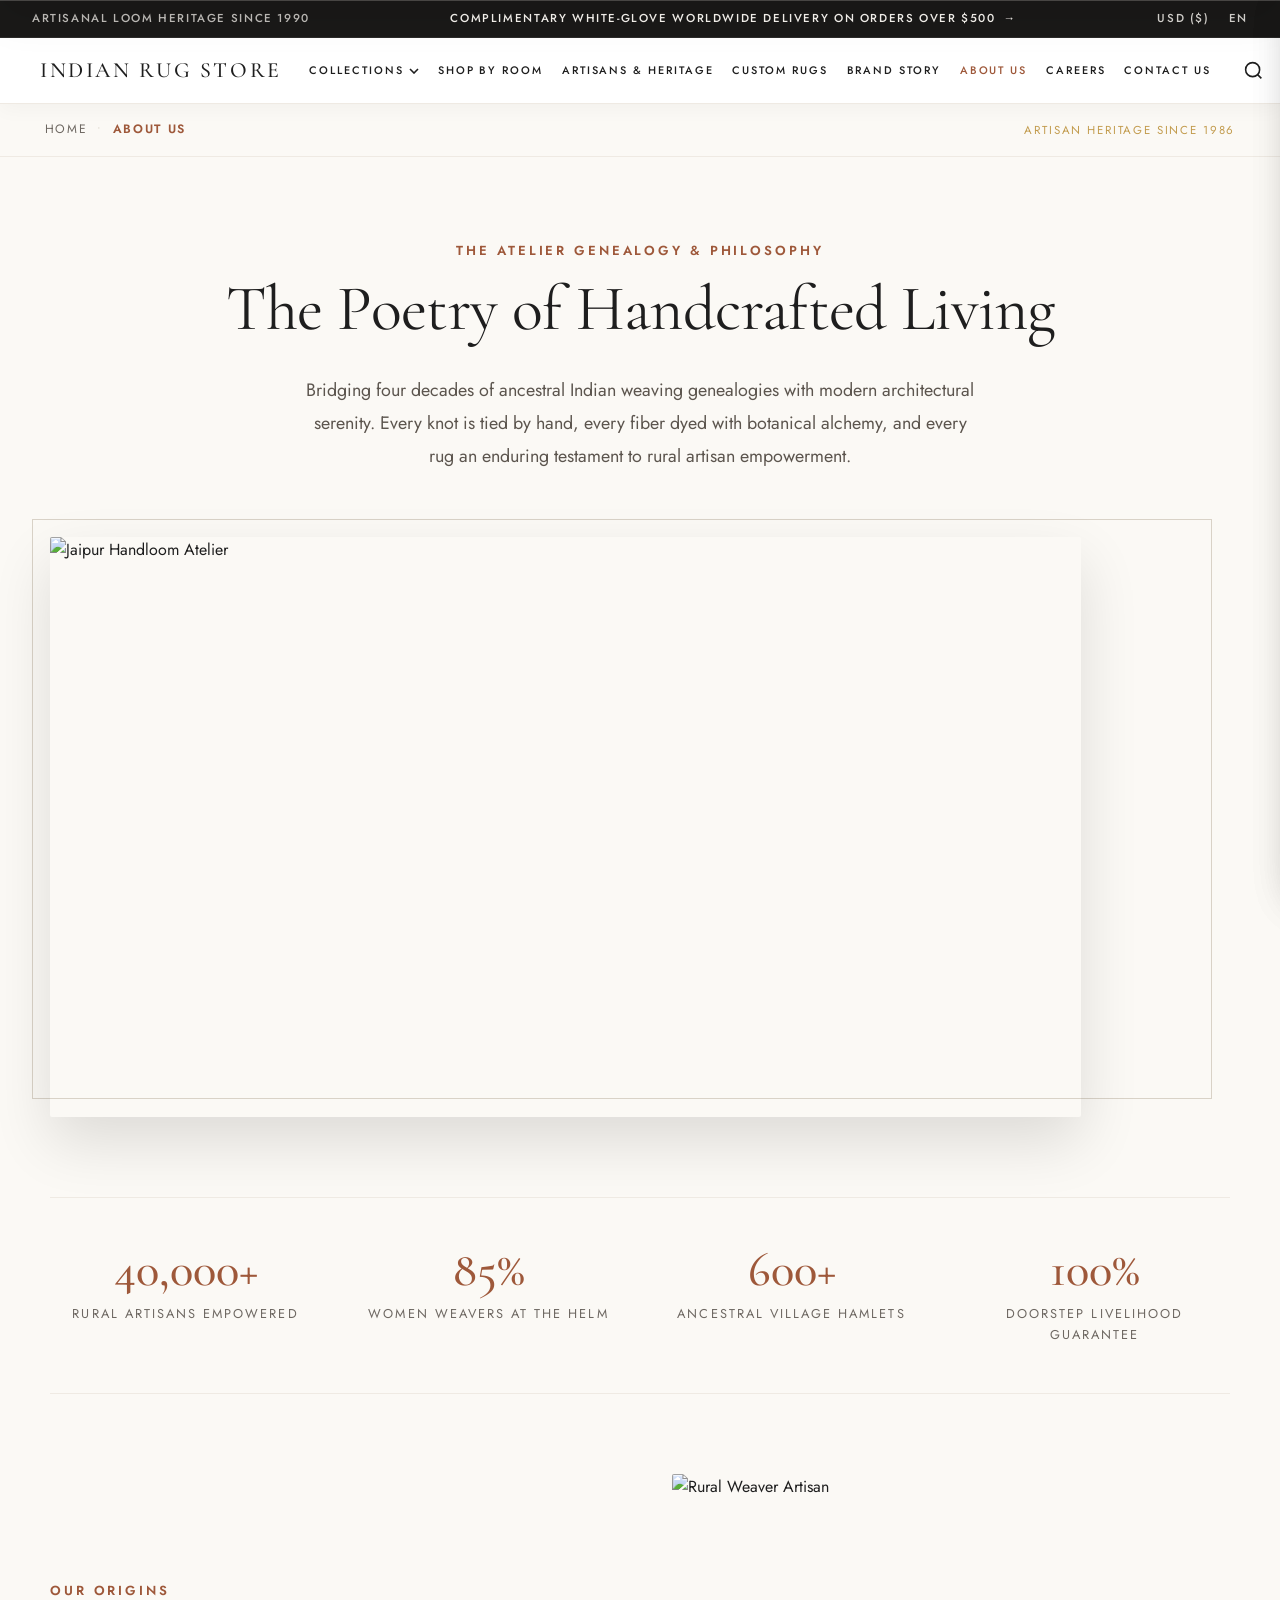
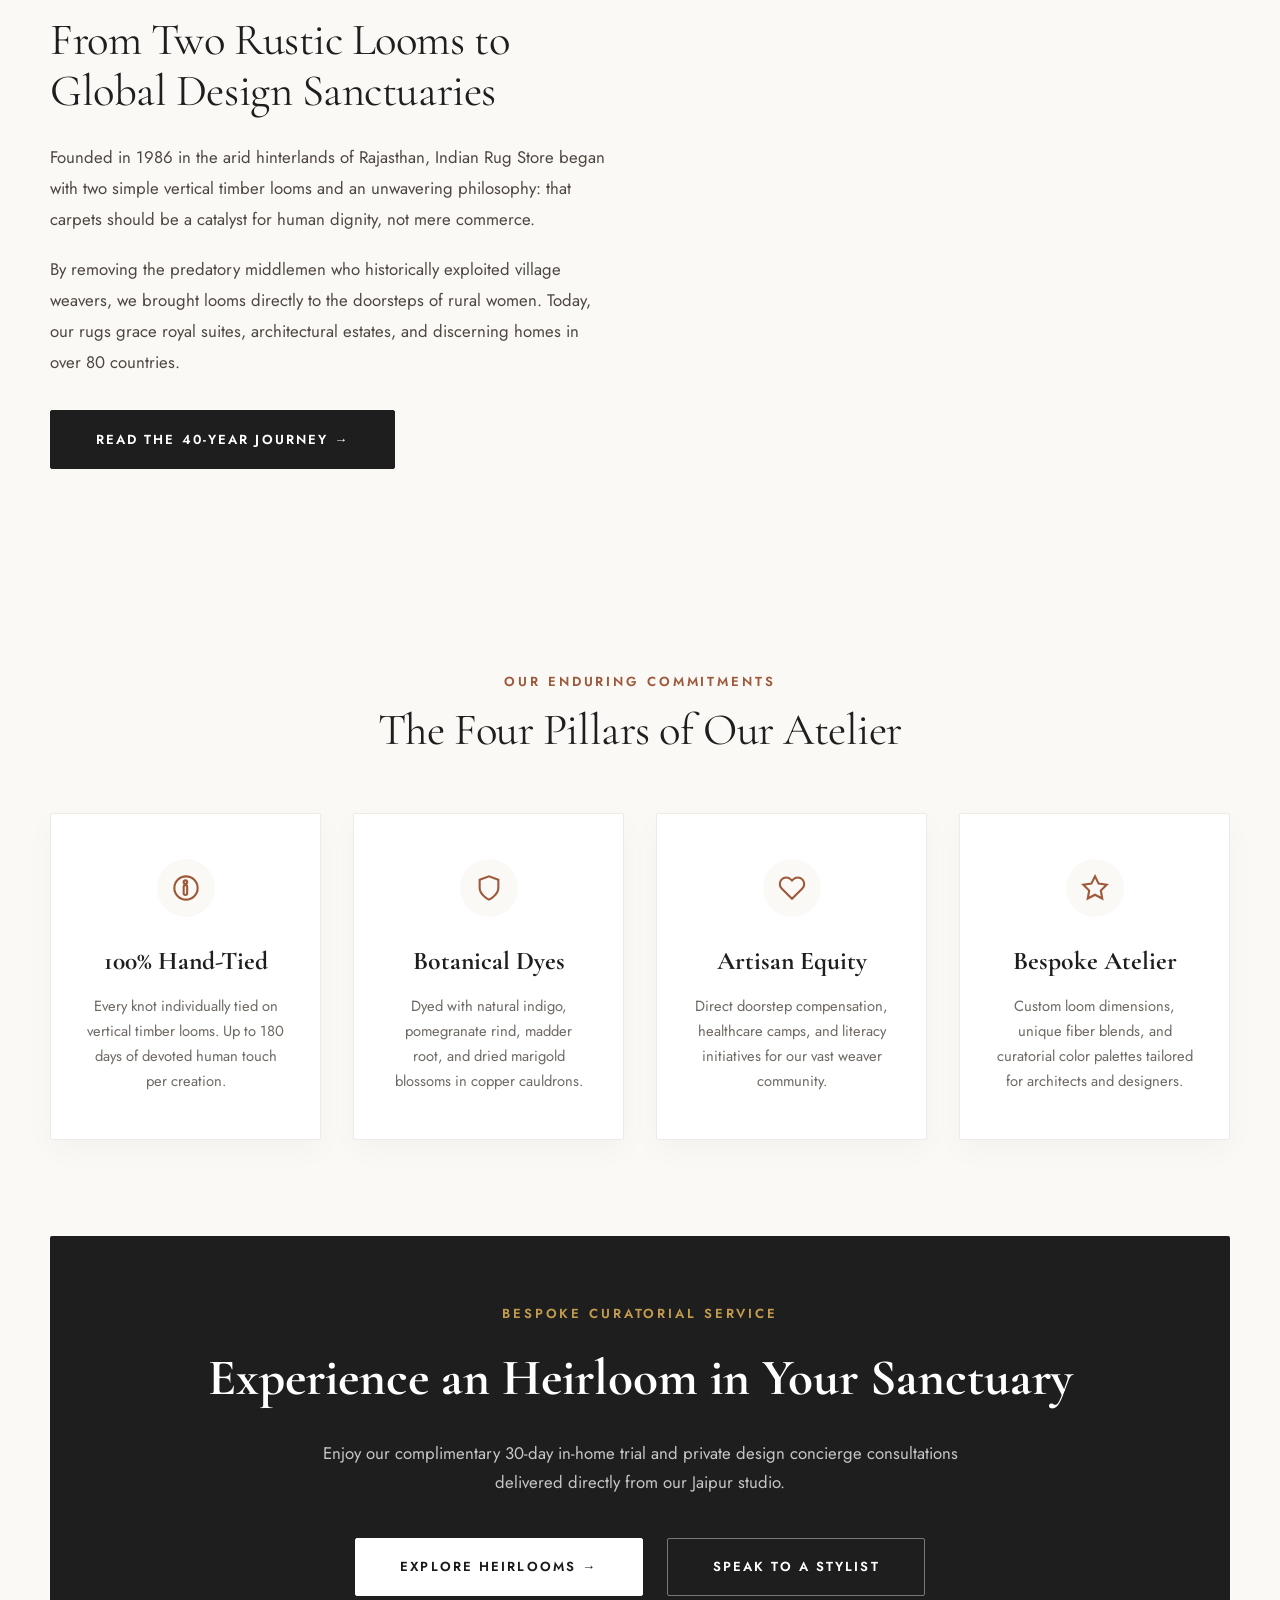
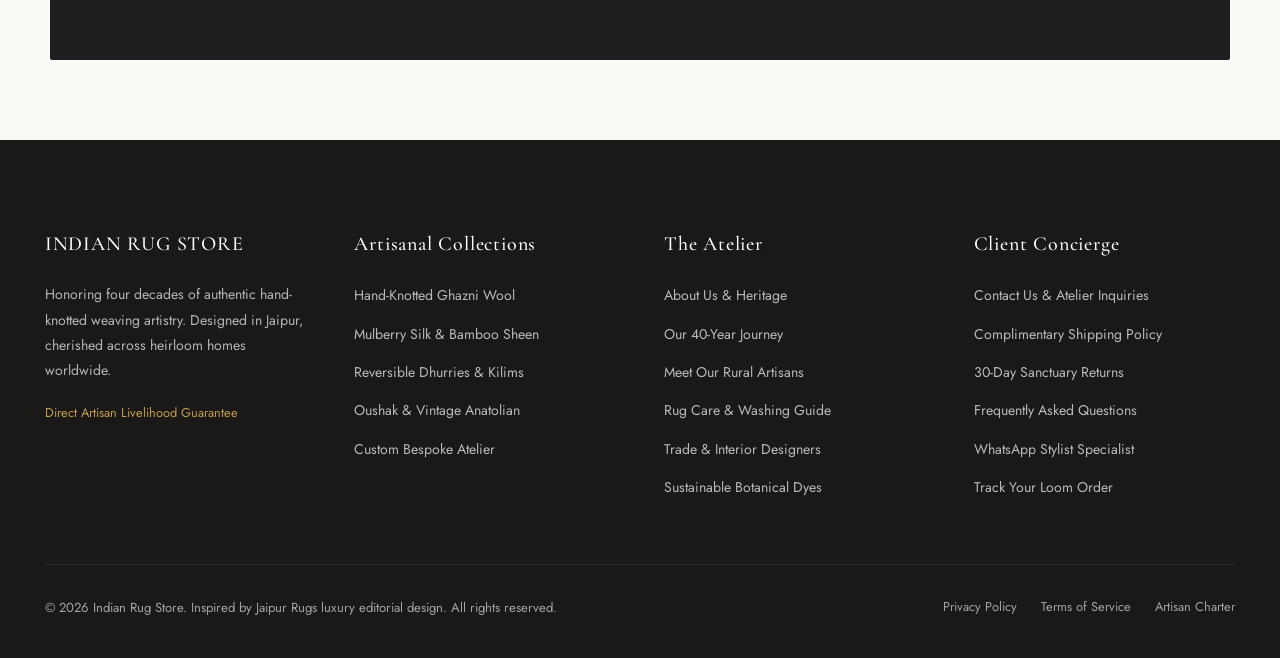
==== about-us.html @ 935647cc "Initial commit: Indian Rug Store luxury editorial redesign" ====
<!DOCTYPE html>
<html lang="en">
<head>
  <meta charset="utf-8">
  <meta name="viewport" content="width=device-width, initial-scale=1">
  <title>About Us &mdash; Indian Rug Store (Jaipur Rugs Style)</title>

  <!-- Google Fonts: Editorial Serif & Clean Sans -->
  <link rel="preconnect" href="https://fonts.googleapis.com">
  <link rel="preconnect" href="https://fonts.gstatic.com" crossorigin>
  <link href="https://fonts.googleapis.com/css2?family=Cormorant+Garamond:ital,wght@0,300;0,400;0,500;0,600;0,700;1,400;1,600&family=Jost:ital,wght@0,300;0,400;0,500;0,600;0,700;1,400&family=Playfair+Display:ital,wght@0,400;0,500;0,600;0,700;1,400&display=swap" rel="stylesheet">

  <!-- AOS (Animate On Scroll) CSS v2.3.4 -->
  <link rel="stylesheet" href="https://cdn.jsdelivr.net/npm/aos@2.3.4/dist/aos.css">

  <!-- Swiper v11 CSS -->
  <link rel="stylesheet" href="https://cdn.jsdelivr.net/npm/swiper@11/swiper-bundle.min.css">

  <style>

    /* =========================================================================
       AOS BULLETPROOF FALLBACK & SAFE MODE SYSTEM
       Guarantees sections never remain blank even if AOS is delayed or disabled
       ========================================================================= */
    html, body {
      overflow-x: clip !important;
    }

    [id] {
      scroll-margin-top: calc(var(--header-height, 74px) + 20px);
    }

    /* Fallback: Ensure content is visible if JS is disabled or AOS fails/times out */
    html.no-js [data-aos],
    html.aos-disabled [data-aos],
    html.aos-fallback-active [data-aos],
    html.aos-safe-mode [data-aos],
    .safe-mode [data-aos],
    [data-aos].force-visible,
    [data-aos].aos-animate {
      opacity: 1 !important;
      transform: none !important;
      visibility: visible !important;
      pointer-events: auto !important;
    }

    /* Accessibility: Always respect prefers-reduced-motion */
    @media (prefers-reduced-motion: reduce) {
      *, *::before, *::after {
        animation-duration: 0.001ms !important;
        animation-iteration-count: 1 !important;
        transition-duration: 0.001ms !important;
      }
      [data-aos] {
        opacity: 1 !important;
        transform: none !important;
        transition: none !important;
        animation: none !important;
      }
    }


    /* =========================================================================
       1. GLOBAL DESIGN SYSTEM & EDITORIAL RESET
       ========================================================================= */
    :root {
      --luxury-bg: #FBF9F5;
      --luxury-bg-alt: #F4EFE6;
      --luxury-card-bg: #FFFFFF;
      --luxury-text: #1E1E1E;
      --luxury-text-muted: #6E6862;
      --luxury-accent: #9E583A; /* Terracotta copper */
      --luxury-accent-hover: #7D4229;
      --luxury-gold: #C29B4D;
      --luxury-border-light: #EFEAE3;
      --luxury-border-medium: #D9D2C7;
      --luxury-font-heading: 'Cormorant Garamond', Georgia, serif;
      --luxury-font-body: 'Jost', -apple-system, BlinkMacSystemFont, sans-serif;
      --luxury-radius-sm: 2px;
      --luxury-radius-md: 4px;
      --luxury-ease: cubic-bezier(0.25, 1, 0.35, 1);
      --luxury-ease-snappy: cubic-bezier(0.16, 1, 0.3, 1);
      --header-height: 74px;
      --announcement-height: 38px;
    }

    * {
      box-sizing: border-box;
      margin: 0;
      padding: 0;
    }

    html {
      scroll-behavior: smooth;
    }

    body {
      background-color: var(--luxury-bg);
      color: var(--luxury-text);
      font-family: var(--luxury-font-body);
      overflow-x: clip;
      line-height: 1.6;
      -webkit-font-smoothing: antialiased;
      -moz-osx-font-smoothing: grayscale;
    }

    img {
      max-width: 100%;
      height: auto;
      display: block;
    }

    a, a:link, a:visited, a:hover, a:active {
      color: inherit;
      text-decoration: none;
      transition: color 0.3s var(--luxury-ease);
    }

    button {
      font-family: inherit;
    }

    .luxury-container {
      max-width: 1400px;
      margin: 0 auto;
      padding: 0 clamp(1.2rem, 3.5vw, 3rem);
      width: 100%;
    }

    .luxury-section-padding {
      padding: clamp(4rem, 7vw, 7.5rem) 0;
    }

    .luxury-section-padding--large {
      padding: clamp(5.5rem, 9vw, 9.5rem) 0;
    }

    .editorial-eyebrow {
      display: inline-block;
      font-family: var(--luxury-font-body);
      font-size: clamp(0.72rem, 1.1vw, 0.82rem);
      font-weight: 600;
      text-transform: uppercase;
      letter-spacing: 0.22em;
      color: var(--luxury-accent);
      margin-bottom: 0.85rem;
    }

    .editorial-heading {
      font-family: var(--luxury-font-heading);
      font-weight: 400;
      line-height: 1.15;
      letter-spacing: -0.01em;
      color: var(--luxury-text);
      margin: 0 0 1rem;
    }

    .editorial-heading em {
      font-style: italic;
      font-weight: 300;
    }

    .editorial-subtext {
      font-family: var(--luxury-font-body);
      font-size: clamp(0.95rem, 1.4vw, 1.08rem);
      color: var(--luxury-text-muted);
      max-width: 680px;
      line-height: 1.7;
    }

    /* Sliding Underline Animation */
    .underline-slide {
      position: relative;
      display: inline-flex;
      align-items: center;
      text-decoration: none !important;
    }

    .underline-slide::after {
      content: '';
      position: absolute;
      bottom: -2px;
      left: 0;
      width: 0;
      height: 1.5px;
      background-color: currentColor;
      transition: width 0.35s var(--luxury-ease);
    }

    .underline-slide:hover::after {
      width: 100%;
    }

    .hover-zoom-container {
      overflow: hidden;
    }

    .hover-zoom-container img {
      transition: transform 0.85s var(--luxury-ease);
    }

    .hover-zoom-container:hover img {
      transform: scale(1.08);
    }

    .button-shine {
      position: relative;
      overflow: hidden;
    }

    .button-shine::after {
      content: '';
      position: absolute;
      top: -50%;
      left: -60%;
      width: 40%;
      height: 200%;
      background: linear-gradient(
        90deg,
        rgba(255, 255, 255, 0) 0%,
        rgba(255, 255, 255, 0.3) 50%,
        rgba(255, 255, 255, 0) 100%
      );
      transform: rotate(25deg);
      transition: left 0.75s ease;
      pointer-events: none;
    }

    .button-shine:hover::after {
      left: 130%;
    }

    .luxury-btn {
      display: inline-flex;
      align-items: center;
      justify-content: center;
      padding: 1.1rem 2.8rem;
      font-family: var(--luxury-font-body);
      font-size: 0.82rem;
      font-weight: 600;
      letter-spacing: 0.16em;
      text-transform: uppercase;
      text-decoration: none !important;
      border-radius: var(--luxury-radius-sm);
      transition: all 0.35s var(--luxury-ease);
      cursor: pointer;
      border: 1.5px solid transparent;
      min-width: 180px;
    }

    .luxury-btn--primary {
      background-color: #FFFFFF;
      color: #1A1A1A !important;
      border-color: #FFFFFF;
    }

    .luxury-btn--primary:hover {
      background-color: var(--luxury-accent);
      border-color: var(--luxury-accent);
      color: #FFFFFF !important;
      transform: translateY(-2px);
      box-shadow: 0 10px 25px rgba(0, 0, 0, 0.25);
    }

    .luxury-btn--outline {
      background-color: transparent;
      color: #FFFFFF !important;
      border-color: rgba(255, 255, 255, 0.85);
    }

    .luxury-btn--outline:hover {
      background-color: #FFFFFF;
      color: #1A1A1A !important;
      border-color: #FFFFFF;
      transform: translateY(-2px);
    }

    .luxury-btn--dark {
      background-color: var(--luxury-text);
      color: #FFFFFF !important;
      border-color: var(--luxury-text);
    }

    .luxury-btn--dark:hover {
      background-color: var(--luxury-accent);
      border-color: var(--luxury-accent);
      transform: translateY(-2px);
      box-shadow: 0 8px 20px rgba(0, 0, 0, 0.15);
    }

    .luxury-btn--outline-dark {
      background-color: transparent;
      color: var(--luxury-text) !important;
      border-color: var(--luxury-text);
    }

    .luxury-btn--outline-dark:hover {
      background-color: var(--luxury-text);
      color: #FFFFFF !important;
      transform: translateY(-2px);
    }

    /* =========================================================================
       SECTION 1: ANNOUNCEMENT BAR (TOP, SMOOTH ROTATOR)
       ========================================================================= */
    .luxury-announcement-bar {
      background-color: #1A1918;
      color: #FAF7F2;
      height: var(--announcement-height);
      display: flex;
      align-items: center;
      position: relative;
      z-index: 1001;
      border-bottom: 1px solid rgba(255, 255, 255, 0.08);
      font-size: 0.72rem;
      letter-spacing: 0.14em;
      text-transform: uppercase;
      font-weight: 500;
    }

    .luxury-announcement-bar .page-width {
      display: flex;
      align-items: center;
      justify-content: space-between;
      max-width: 1440px;
      margin: 0 auto;
      padding: 0 2rem;
      width: 100%;
    }

    .luxury-announcement-bar__rotator {
      flex: 1;
      height: var(--announcement-height);
      position: relative;
      overflow: hidden;
      display: flex;
      align-items: center;
      justify-content: center;
    }

    .luxury-announcement-bar__item {
      position: absolute;
      top: 0;
      left: 0;
      width: 100%;
      height: 100%;
      display: none;
      align-items: center;
      justify-content: center;
      gap: 0.5rem;
      opacity: 0;
      transform: translateY(4px);
      transition: opacity 0.5s ease, transform 0.5s ease;
      white-space: nowrap;
      text-align: center;
      color: #FAF7F2 !important;
    }

    .luxury-announcement-bar__item.is-active {
      display: flex;
      opacity: 1;
      transform: translateY(0);
    }

    .luxury-announcement-bar__arrow {
      transition: transform 0.3s ease;
      display: inline-block;
    }

    .luxury-announcement-bar__item:hover .luxury-announcement-bar__arrow {
      transform: translateX(4px);
    }

    /* =========================================================================
       SECTION 2: HEADER (SMALL ATTRACTIVE TEXT, NON-WRAPPING, FUNCTIONAL ICONS)
       ========================================================================= */
    .preview-header-sticky-wrapper {
      position: absolute;
      top: var(--announcement-height);
      left: 0;
      width: 100%;
      z-index: 1000;
      background: transparent;
      transition: background 0.4s var(--luxury-ease), box-shadow 0.4s var(--luxury-ease), border-color 0.4s var(--luxury-ease), transform 0.35s ease;
    }

    .preview-header-sticky-wrapper.is-scrolled {
      position: fixed;
      top: 0;
      background: rgba(255, 255, 255, 0.98) !important;
      backdrop-filter: blur(14px);
      -webkit-backdrop-filter: blur(14px);
      box-shadow: 0 4px 24px rgba(0, 0, 0, 0.06);
      border-bottom: 1px solid var(--luxury-border-light);
    }

    .preview-header {
      position: relative;
      display: flex;
      align-items: center;
      justify-content: space-between;
      max-width: 1440px;
      margin: 0 auto;
      padding: 1.15rem 2.5rem;
      transition: padding 0.3s ease;
      gap: 1.5rem;
      flex-wrap: nowrap !important;
    }

    .preview-header-sticky-wrapper.is-scrolled .preview-header {
      padding: 0.85rem 2.5rem;
    }

    .preview-header-logo {
      font-family: var(--luxury-font-heading);
      font-size: clamp(1.25rem, 1.7vw, 1.65rem);
      font-weight: 500;
      letter-spacing: 0.12em;
      text-decoration: none !important;
      color: #FFFFFF;
      text-transform: uppercase;
      transition: color 0.3s ease;
      white-space: nowrap !important;
      flex-shrink: 0;
      display: inline-flex;
      align-items: center;
      text-shadow: 0 1px 4px rgba(0, 0, 0, 0.45);
    }

    .preview-header-sticky-wrapper.is-scrolled .preview-header-logo {
      color: var(--luxury-text) !important;
      text-shadow: none;
    }

    /* Small, Delicate, Attractive Navigation Links */
    .preview-nav {
      display: flex;
      align-items: center;
      justify-content: center;
      gap: clamp(0.45rem, 0.95vw, 1.3rem);
      list-style: none;
      margin: 0 auto;
      flex-wrap: nowrap !important;
      flex-shrink: 0;
    }

    .preview-nav-item {
      position: static;
      display: inline-flex;
      align-items: center;
      flex-shrink: 0;
    }

    .preview-nav-link {
      font-family: var(--luxury-font-body);
      font-size: clamp(0.68rem, 0.74vw, 0.72rem) !important; /* ~11px - 11.5px: delicate editorial font size */
      font-weight: 500 !important;
      letter-spacing: 0.18em !important; /* Spacious luxury letter-spacing */
      text-transform: uppercase !important;
      white-space: nowrap !important; /* GUARANTEES NO WRAPPING TO 2 LINES */
      word-break: keep-all !important;
      text-decoration: none !important;
      color: #FFFFFF;
      padding: 0.65rem 0.2rem;
      display: inline-flex;
      align-items: center;
      gap: 0.35rem;
      position: relative;
      transition: color 0.3s ease;
      text-shadow: 0 1px 3px rgba(0, 0, 0, 0.4);
    }

    .preview-header-sticky-wrapper.is-scrolled .preview-nav-link {
      color: var(--luxury-text) !important;
      text-shadow: none;
    }

    .preview-nav-link:hover {
      color: var(--luxury-gold) !important;
    }

    .preview-header-sticky-wrapper.is-scrolled .preview-nav-link:hover {
      color: var(--luxury-accent) !important;
    }

    .preview-nav-link::after {
      content: '';
      position: absolute;
      bottom: 0.15rem;
      left: 0;
      width: 0;
      height: 1.5px;
      background-color: currentColor;
      transition: width 0.35s var(--luxury-ease);
    }

    .preview-nav-item:hover .preview-nav-link::after {
      width: 100%;
    }

    /* Header Icons in Order: Search, Wishlist, Account, Cart */
    .preview-header-icons {
      flex-shrink: 0;
      gap: clamp(0.55rem, 0.85vw, 1.2rem);
      display: flex;
      align-items: center;
      gap: clamp(0.8rem, 1.3vw, 1.4rem);
      flex-wrap: nowrap !important;
      flex-shrink: 0;
    }

    .preview-header-icon {
      color: #FFFFFF;
      text-decoration: none !important;
      position: relative;
      cursor: pointer;
      display: inline-flex;
      align-items: center;
      justify-content: center;
      padding: 0.35rem;
      background: transparent;
      border: none;
      transition: transform 0.25s ease, color 0.3s ease;
      filter: drop-shadow(0 1px 3px rgba(0, 0, 0, 0.4));
    }

    .preview-header-sticky-wrapper.is-scrolled .preview-header-icon {
      color: var(--luxury-text) !important;
      filter: none;
    }
      display: flex;
      align-items: center;
      justify-content: center;
      transition: color 0.3s ease, transform 0.2s ease;
      background: none;
      border: none;
      padding: 4px;
    }

    .preview-header-sticky-wrapper.is-scrolled .preview-header-icon {
      color: var(--luxury-text) !important;
    }

    .preview-header-icon:hover {
      transform: scale(1.12);
      color: var(--luxury-accent) !important;
    }

    .preview-header-icon svg {
      width: 21px;
      height: 21px;
      stroke-width: 1.8;
      display: block;
    }

    .cart-count-bubble,
    .wishlist-count-bubble {
      position: absolute;
      top: -3px;
      right: -5px;
      background-color: var(--luxury-accent);
      color: #FFFFFF;
      border-radius: 50%;
      min-width: 18px;
      height: 18px;
      font-size: 0.65rem;
      font-weight: 600;
      display: flex;
      align-items: center;
      justify-content: center;
      padding: 0 4px;
      line-height: 1;
      transition: transform 0.3s ease;
    }

    .badge-pop {
      animation: badgePulse 0.4s var(--luxury-ease-snappy);
    }

    @keyframes badgePulse {
      0% { transform: scale(1); }
      50% { transform: scale(1.35); }
      100% { transform: scale(1); }
    }

    /* Account Profile Dropdown */
    .luxury-account-wrapper {
      position: relative;
    }

    .luxury-account-dropdown {
      position: absolute;
      top: 100%;
      right: 0;
      width: 240px;
      background: #FFFFFF;
      box-shadow: 0 16px 40px rgba(0, 0, 0, 0.12);
      border: 1px solid var(--luxury-border-light);
      border-radius: 2px;
      padding: 1.2rem;
      margin-top: 0.8rem;
      opacity: 0;
      visibility: hidden;
      pointer-events: none;
      transform: translateY(8px);
      transition: opacity 0.25s ease, transform 0.25s ease, visibility 0.25s;
      z-index: 1000;
      text-align: left;
    }

    .luxury-account-wrapper:hover .luxury-account-dropdown {
      opacity: 1;
      visibility: visible;
      pointer-events: auto;
      transform: translateY(0);
    }

    .luxury-account-dropdown__greeting {
      font-family: var(--luxury-font-heading);
      font-size: 1.15rem;
      color: var(--luxury-text);
      margin-bottom: 0.5rem;
      padding-bottom: 0.5rem;
      border-bottom: 1px solid var(--luxury-border-light);
    }

    .luxury-account-dropdown__list {
      list-style: none;
      padding: 0;
      margin: 0;
      display: flex;
      flex-direction: column;
      gap: 0.6rem;
    }

    .luxury-account-dropdown__link {
      font-size: 0.84rem;
      color: var(--luxury-text-muted);
      text-decoration: none !important;
      display: block;
      transition: color 0.2s;
    }

    .luxury-account-dropdown__link:hover {
      color: var(--luxury-accent) !important;
    }

    /* Mega Menu Dropdown - Centered Horizontally across Header */
    .preview-mega-dropdown {
      position: absolute;
      top: 100%;
      left: 0;
      right: 0;
      margin-left: auto;
      margin-right: auto;
      width: min(94vw, 1320px);
      max-width: 1320px;
      background: #FFFFFF;
      border-radius: var(--luxury-radius-sm);
      box-shadow: 0 24px 50px rgba(0, 0, 0, 0.12);
      border: 1px solid var(--luxury-border-light);
      padding: 3rem;
      opacity: 0;
      visibility: hidden;
      pointer-events: none;
      transform: translateY(10px);
      transition: opacity 0.35s var(--luxury-ease), transform 0.35s var(--luxury-ease), visibility 0.35s;
      z-index: 1000;
    }

    /* Invisible hover bridge */
    .preview-mega-dropdown::before {
      content: '';
      position: absolute;
      top: -20px;
      left: 0;
      right: 0;
      height: 20px;
    }

    .preview-nav-item:hover .preview-mega-dropdown {
      opacity: 1;
      visibility: visible;
      pointer-events: auto;
      transform: translateY(0);
    }

    .luxury-mega-menu-wrapper {
      display: grid;
      grid-template-columns: 2.5fr 1fr;
      gap: 3.5rem;
      align-items: stretch;
    }

    .luxury-mega-menu__columns {
      display: grid;
      grid-template-columns: repeat(3, 1fr);
      gap: 2.5rem;
    }

    .luxury-mega-menu__column-title {
      font-family: var(--luxury-font-heading);
      font-size: 1.25rem;
      font-weight: 500;
      color: var(--luxury-text);
      display: block;
      margin-bottom: 1.2rem;
      padding-bottom: 0.6rem;
      border-bottom: 1px solid var(--luxury-border-light);
    }

    .luxury-mega-menu__links {
      list-style: none;
      display: flex;
      flex-direction: column;
      gap: 0.8rem;
    }

    .luxury-mega-menu__link {
      font-size: 0.86rem;
      color: var(--luxury-text-muted);
      text-decoration: none !important;
      transition: color 0.25s ease;
    }

    .luxury-mega-menu__link:hover {
      color: var(--luxury-accent) !important;
    }

    .luxury-mega-menu__promo {
      display: flex;
      flex-direction: column;
      background: var(--luxury-bg);
      border-radius: var(--luxury-radius-sm);
      overflow: hidden;
      text-decoration: none !important;
      border: 1px solid var(--luxury-border-light);
      transition: transform 0.3s ease, box-shadow 0.3s ease;
    }

    .luxury-mega-menu__promo:hover {
      transform: translateY(-3px);
      box-shadow: 0 10px 25px rgba(0, 0, 0, 0.08);
    }

    .luxury-mega-menu__promo-image-box {
      width: 100%;
      height: 180px;
      overflow: hidden;
    }

    .luxury-mega-menu__promo-image-box img {
      width: 100%;
      height: 100%;
      object-fit: cover;
      transition: transform 0.6s ease;
    }

    .luxury-mega-menu__promo:hover .luxury-mega-menu__promo-image-box img {
      transform: scale(1.06);
    }

    .luxury-mega-menu__promo-content {
      padding: 1.4rem;
    }

    .luxury-mega-menu__promo-heading {
      font-family: var(--luxury-font-heading);
      font-size: 1.35rem;
      color: var(--luxury-text);
      margin-bottom: 0.4rem;
    }

    .luxury-mega-menu__promo-subtext {
      font-size: 0.82rem;
      color: var(--luxury-text-muted);
      line-height: 1.5;
      margin-bottom: 0.8rem;
    }

    .luxury-mega-menu__promo-cta {
      font-size: 0.78rem;
      font-weight: 600;
      letter-spacing: 0.12em;
      text-transform: uppercase;
      color: var(--luxury-accent);
    }

    /* =========================================================================
       SECTION 2B: SLIDE-DOWN SEARCH BAR & SLIDE-IN DRAWERS
       ========================================================================= */
    .luxury-drawer-overlay {
      position: fixed;
      inset: 0;
      background: rgba(18, 17, 16, 0.55);
      backdrop-filter: blur(4px);
      -webkit-backdrop-filter: blur(4px);
      z-index: 1040;
      opacity: 0;
      visibility: hidden;
      transition: opacity 0.35s ease, visibility 0.35s;
    }

    .luxury-drawer-overlay.is-active {
      opacity: 1;
      visibility: visible;
    }

    /* Search Slide-down Modal */
    .luxury-search-modal {
      position: fixed;
      top: 0;
      left: 0;
      width: 100%;
      background: #FFFFFF;
      z-index: 1050;
      box-shadow: 0 15px 40px rgba(0, 0, 0, 0.1);
      transform: translateY(-100%);
      transition: transform 0.38s var(--luxury-ease);
      border-bottom: 1px solid var(--luxury-border-light);
    }

    .luxury-search-modal.is-active {
      transform: translateY(0);
    }

    .luxury-search-modal__container {
      max-width: 900px;
      margin: 0 auto;
      padding: 2.5rem 1.5rem 3rem;
      position: relative;
    }

    .luxury-search-modal__close-btn {
      position: absolute;
      top: 1.5rem;
      right: 1.5rem;
      background: none;
      border: none;
      cursor: pointer;
      color: var(--luxury-text);
      padding: 8px;
    }

    .luxury-search-modal__form {
      display: flex;
      align-items: center;
      border-bottom: 2px solid var(--luxury-text);
      padding-bottom: 0.6rem;
    }

    .luxury-search-modal__input {
      width: 100%;
      font-family: var(--luxury-font-heading);
      font-size: clamp(1.4rem, 3vw, 2.2rem);
      color: var(--luxury-text);
      border: none;
      outline: none;
      background: transparent;
    }

    .luxury-search-modal__input::placeholder {
      color: #BDB6AD;
      font-style: italic;
    }

    /* Cart Drawer (Right) */
    .luxury-cart-drawer {
      position: fixed;
      top: 0;
      right: 0;
      width: 100%;
      max-width: 460px;
      height: 100%;
      background: #FFFFFF;
      z-index: 1050;
      box-shadow: -10px 0 40px rgba(0, 0, 0, 0.15);
      display: flex;
      flex-direction: column;
      transform: translateX(105%);
      transition: transform 0.4s var(--luxury-ease);
    }

    .luxury-cart-drawer.is-active {
      transform: translateX(0);
    }

    .luxury-cart-drawer__header {
      padding: 1.5rem 1.8rem;
      border-bottom: 1px solid var(--luxury-border-light);
      display: flex;
      align-items: center;
      justify-content: space-between;
    }

    .luxury-cart-drawer__title {
      font-family: var(--luxury-font-heading);
      font-size: 1.6rem;
      font-weight: 500;
      color: var(--luxury-text);
    }

    .luxury-shipping-bar {
      background: #F8F5EE;
      padding: 1rem 1.8rem;
      border-bottom: 1px solid var(--luxury-border-light);
    }

    .luxury-shipping-bar__message {
      font-size: 0.8rem;
      color: var(--luxury-text);
      margin-bottom: 0.5rem;
      text-align: center;
    }

    .luxury-shipping-bar__message strong {
      color: var(--luxury-accent);
    }

    .luxury-shipping-bar__progress-track {
      width: 100%;
      height: 4px;
      background: #E3DDD3;
      border-radius: 2px;
      overflow: hidden;
    }

    .luxury-shipping-bar__progress-fill {
      height: 100%;
      background: var(--luxury-accent);
      transition: width 0.5s ease;
    }

    .luxury-cart-drawer__items {
      flex: 1;
      overflow-y: auto;
      padding: 1.5rem 1.8rem;
      display: flex;
      flex-direction: column;
      gap: 1.5rem;
    }

    .luxury-cart-item {
      display: grid;
      grid-template-columns: 80px 1fr auto;
      gap: 1.2rem;
      align-items: start;
      padding-bottom: 1.5rem;
      border-bottom: 1px solid var(--luxury-border-light);
    }

    .luxury-cart-item__media {
      width: 80px;
      aspect-ratio: 3 / 4;
      overflow: hidden;
      background: #F4EFE6;
      border-radius: 2px;
    }

    .luxury-cart-item__media img {
      width: 100%;
      height: 100%;
      object-fit: cover;
    }

    .luxury-cart-item__details {
      display: flex;
      flex-direction: column;
      gap: 0.3rem;
    }

    .luxury-cart-item__title {
      font-family: var(--luxury-font-heading);
      font-size: 1.15rem;
      color: var(--luxury-text);
      text-decoration: none !important;
      line-height: 1.2;
    }

    .luxury-cart-item__price {
      font-size: 0.92rem;
      font-weight: 600;
      color: var(--luxury-text);
    }

    .luxury-cart-item__qty {
      display: inline-flex;
      align-items: center;
      border: 1px solid var(--luxury-border-light);
      border-radius: 2px;
      width: fit-content;
      margin-top: 0.4rem;
    }

    .luxury-cart-item__qty-btn {
      background: none;
      border: none;
      width: 26px;
      height: 26px;
      cursor: pointer;
      display: flex;
      align-items: center;
      justify-content: center;
    }

    .luxury-cart-item__qty-input {
      width: 32px;
      text-align: center;
      border: none;
      font-size: 0.8rem;
      font-weight: 500;
      background: transparent;
      outline: none;
    }

    .luxury-cart-item__remove {
      background: none;
      border: none;
      color: #9C948B;
      cursor: pointer;
      padding: 4px;
      transition: color 0.2s;
    }

    .luxury-cart-item__remove:hover {
      color: #C44D44;
    }

    .luxury-cart-drawer__footer {
      padding: 1.5rem 1.8rem;
      border-top: 1px solid var(--luxury-border-light);
      background: #FAF7F2;
    }

    .luxury-cart-drawer__subtotal-row {
      display: flex;
      align-items: baseline;
      justify-content: space-between;
      margin-bottom: 0.4rem;
    }

    .luxury-cart-drawer__subtotal-amount {
      font-family: var(--luxury-font-heading);
      font-size: 1.5rem;
      font-weight: 500;
    }

    .luxury-cart-drawer__checkout-btn {
      display: flex;
      align-items: center;
      justify-content: center;
      width: 100%;
      background: var(--luxury-text);
      color: #FFFFFF !important;
      font-size: 0.82rem;
      font-weight: 600;
      letter-spacing: 0.16em;
      text-transform: uppercase;
      padding: 1.05rem;
      border: none;
      border-radius: 2px;
      cursor: pointer;
      margin-bottom: 0.6rem;
      transition: background 0.3s;
    }

    .luxury-cart-drawer__checkout-btn:hover {
      background: var(--luxury-accent);
    }

    /* Wishlist Drawer (Right) */
    .luxury-wishlist-drawer {
      position: fixed;
      top: 0;
      right: 0;
      width: 100%;
      max-width: 460px;
      height: 100%;
      background: #FFFFFF;
      z-index: 1050;
      box-shadow: -10px 0 40px rgba(0, 0, 0, 0.15);
      display: flex;
      flex-direction: column;
      transform: translateX(105%);
      transition: transform 0.4s var(--luxury-ease);
    }

    .luxury-wishlist-drawer.is-active {
      transform: translateX(0);
    }

    /* =========================================================================
       SECTION 3: LUXURY HERO (KEN BURNS ZOOM, SPACING, GRADIENT OVERLAY)
       ========================================================================= */
    #hero {
      position: relative;
      width: 100%;
      min-height: 96vh;
      display: flex;
      flex-direction: column;
      justify-content: center;
      align-items: center;
      overflow: hidden;
      background-color: #1A1918;
      padding-top: calc(var(--announcement-height) + 50px);
      padding-bottom: 6.5rem;
    }

    .luxury-hero__media-layer {
      position: absolute;
      inset: 0;
      width: 100%;
      height: 100%;
      z-index: 1;
      overflow: hidden;
    }

    .luxury-hero__media-layer img {
      width: 100%;
      height: 100%;
      object-fit: cover;
      animation: kenBurnsSlow 24s infinite alternate ease-in-out;
    }

    @keyframes kenBurnsSlow {
      0% { transform: scale(1); }
      100% { transform: scale(1.1); }
    }

    .luxury-hero__gradient-overlay {
      position: absolute;
      inset: 0;
      background: linear-gradient(
        180deg,
        rgba(15, 14, 13, 0.45) 0%,
        rgba(18, 17, 16, 0.72) 100%
      );
      z-index: 2;
      pointer-events: none;
    }

    .luxury-hero__content {
      position: relative;
      z-index: 3;
      text-align: center;
      max-width: 900px;
      margin: 0 auto;
      padding: 2rem 1.5rem 3rem;
    }

    .luxury-hero__eyebrow {
      display: inline-block;
      font-family: var(--luxury-font-body);
      font-size: clamp(0.78rem, 1.2vw, 0.9rem);
      font-weight: 600;
      text-transform: uppercase;
      letter-spacing: 0.24em;
      color: #EADBCC;
      margin-bottom: 1.3rem;
    }

    .luxury-hero__heading {
      font-family: var(--luxury-font-heading);
      font-size: clamp(2.8rem, 6.8vw, 5.6rem);
      font-weight: 400;
      line-height: 1.08;
      letter-spacing: -0.01em;
      color: #FFFFFF;
      margin: 0 0 1.6rem;
    }

    .luxury-hero__heading em {
      font-style: italic;
      font-weight: 300;
    }

    .luxury-hero__subtext {
      font-family: var(--luxury-font-body);
      font-size: clamp(1rem, 1.6vw, 1.2rem);
      color: rgba(255, 255, 255, 0.9);
      max-width: 680px;
      margin: 0 auto 3rem;
      line-height: 1.7;
    }

    .luxury-hero__button-group {
      display: flex;
      gap: 1.5rem;
      justify-content: center;
      align-items: center;
      flex-wrap: wrap;
      margin-bottom: 2rem;
    }

    .luxury-hero__scroll-down {
      position: absolute;
      bottom: 1.8rem;
      left: 50%;
      transform: translateX(-50%);
      z-index: 4;
      display: flex;
      flex-direction: column;
      align-items: center;
      gap: 0.45rem;
      color: rgba(255, 255, 255, 0.75);
      text-decoration: none !important;
      font-size: 0.68rem;
      letter-spacing: 0.22em;
      text-transform: uppercase;
      transition: color 0.3s ease;
    }

    .luxury-hero__scroll-down:hover {
      color: #FFFFFF;
    }

    .scroll-down-arrow-bounce {
      animation: bounceDown 2s infinite;
    }

    @keyframes bounceDown {
      0%, 20%, 50%, 80%, 100% { transform: translateY(0); }
      40% { transform: translateY(6px); }
      60% { transform: translateY(3px); }
    }

    /* =========================================================================
       SECTION 4: SHOP BY CATEGORY (4:5 RATIO, HOVER ZOOM, ARROW SLIDE)
       ========================================================================= */
    .luxury-categories__header {
      text-align: center;
      margin-bottom: 3.8rem;
    }

    .luxury-categories__grid {
      display: grid;
      grid-template-columns: repeat(4, 1fr);
      gap: 2rem;
    }

    .luxury-category-card,
    .luxury-category-card:link,
    .luxury-category-card:visited,
    .luxury-category-card:hover,
    .luxury-category-card:active {
      position: relative;
      display: flex;
      flex-direction: column;
      text-decoration: none !important;
      color: inherit !important;
    }

    .luxury-category-card *,
    .luxury-category-card *:link,
    .luxury-category-card *:visited {
      text-decoration: none !important;
    }

    .luxury-category-card__media {
      position: relative;
      width: 100%;
      aspect-ratio: 4 / 5;
      overflow: hidden;
      background-color: #EBE5DE;
      border-radius: var(--luxury-radius-sm);
    }

    .luxury-category-card__media img {
      width: 100%;
      height: 100%;
      object-fit: cover;
      display: block;
      transition: transform 0.85s var(--luxury-ease);
    }

    .luxury-category-card:hover .luxury-category-card__media img {
      transform: scale(1.08);
    }

    .luxury-category-card__overlay {
      position: absolute;
      inset: 0;
      background: linear-gradient(
        180deg,
        rgba(0, 0, 0, 0) 55%,
        rgba(0, 0, 0, 0.45) 100%
      );
      opacity: 0.7;
      transition: opacity 0.4s ease;
      pointer-events: none;
    }

    .luxury-category-card:hover .luxury-category-card__overlay {
      opacity: 0.9;
    }

    .luxury-category-card__content {
      padding: 1.25rem 0.2rem 0;
      display: flex;
      justify-content: space-between;
      align-items: flex-start;
      gap: 1rem;
    }

    .luxury-category-card__title,
    .luxury-category-card:visited .luxury-category-card__title {
      font-family: var(--luxury-font-heading);
      font-size: 1.6rem;
      font-weight: 500;
      color: var(--luxury-text) !important;
      margin: 0 0 0.3rem;
      line-height: 1.2;
      text-decoration: none !important;
      transition: color 0.3s ease;
    }

    .luxury-category-card:hover .luxury-category-card__title {
      color: var(--luxury-accent) !important;
    }

    .luxury-category-card__subtitle,
    .luxury-category-card:visited .luxury-category-card__subtitle {
      font-family: var(--luxury-font-body);
      font-size: 0.82rem;
      color: var(--luxury-text-muted) !important;
      letter-spacing: 0.04em;
      text-decoration: none !important;
    }

    .luxury-category-card__explore,
    .luxury-category-card:visited .luxury-category-card__explore {
      font-family: var(--luxury-font-body);
      font-size: 0.76rem;
      font-weight: 600;
      letter-spacing: 0.14em;
      text-transform: uppercase;
      color: var(--luxury-accent) !important;
      display: inline-flex;
      align-items: center;
      gap: 0.35rem;
      white-space: nowrap;
      margin-top: 0.35rem;
      text-decoration: none !important;
      transition: transform 0.3s var(--luxury-ease);
    }

    .luxury-category-card:hover .luxury-category-card__explore {
      transform: translateX(4px);
    }

    /* =========================================================================
       SECTION 5: FEATURED PRODUCTS CAROUSEL (SWIPER, QUICK ADD, WISHLIST POP)
       ========================================================================= */
    .luxury-products__header {
      text-align: center;
      margin-bottom: 3.5rem;
    }

    .luxury-products-swiper-container {
      position: relative;
      padding: 0 10px;
    }

    .luxury-product-card {
      position: relative;
      display: flex;
      flex-direction: column;
      text-decoration: none !important;
      color: inherit;
      background: #FFFFFF;
      border-radius: var(--luxury-radius-sm);
    }

    .luxury-product-card__media-wrapper {
      position: relative;
      width: 100%;
      aspect-ratio: 3 / 4;
      overflow: hidden;
      background-color: #F5F1EB;
      border-radius: var(--luxury-radius-sm);
    }

    .luxury-product-card__image-primary,
    .luxury-product-card__image-secondary {
      width: 100%;
      height: 100%;
      object-fit: cover;
      display: block;
      transition: opacity 0.6s var(--luxury-ease), transform 0.85s var(--luxury-ease);
    }

    .luxury-product-card__image-secondary {
      position: absolute;
      inset: 0;
      opacity: 0;
    }

    .luxury-product-card:hover .luxury-product-card__image-secondary {
      opacity: 1;
    }

    .luxury-product-card:hover .luxury-product-card__image-primary {
      transform: scale(1.06);
    }

    .luxury-product-card__badge {
      position: absolute;
      top: 14px;
      left: 14px;
      z-index: 3;
      background-color: var(--luxury-text);
      color: #FFFFFF;
      font-size: 0.68rem;
      font-weight: 600;
      letter-spacing: 0.14em;
      text-transform: uppercase;
      padding: 5px 11px;
      border-radius: 1px;
    }

    .luxury-product-card__badge--bestseller {
      background-color: var(--luxury-accent);
    }

    .wishlist-toggle-btn {
      position: absolute;
      top: 14px;
      right: 14px;
      z-index: 3;
      width: 36px;
      height: 36px;
      border-radius: 50%;
      background: rgba(255, 255, 255, 0.92);
      border: none;
      display: flex;
      align-items: center;
      justify-content: center;
      cursor: pointer;
      color: var(--luxury-text);
      transition: transform 0.2s ease, background 0.2s ease, color 0.2s ease;
      box-shadow: 0 4px 10px rgba(0, 0, 0, 0.08);
    }

    .wishlist-toggle-btn:hover {
      transform: scale(1.12);
      background: #FFFFFF;
    }

    .wishlist-toggle-btn.is-saved svg {
      fill: #C44D44;
      stroke: #C44D44;
    }

    .wishlist-toggle-btn svg {
      width: 17px;
      height: 17px;
    }

    .luxury-product-card__quick-add {
      position: absolute;
      bottom: 0;
      left: 0;
      right: 0;
      padding: 12px;
      z-index: 3;
      transform: translateY(105%);
      transition: transform 0.35s var(--luxury-ease);
    }

    .luxury-product-card:hover .luxury-product-card__quick-add {
      transform: translateY(0);
    }

    .luxury-product-card__quick-add-btn {
      width: 100%;
      background: rgba(255, 255, 255, 0.96);
      backdrop-filter: blur(8px);
      border: 1px solid var(--luxury-text);
      color: var(--luxury-text);
      font-size: 0.78rem;
      font-weight: 600;
      letter-spacing: 0.14em;
      text-transform: uppercase;
      padding: 11px;
      cursor: pointer;
      transition: background 0.25s, color 0.25s;
    }

    .luxury-product-card__quick-add-btn:hover {
      background: var(--luxury-text);
      color: #FFFFFF;
    }

    .luxury-product-card__info {
      padding: 1.1rem 0.2rem 0.5rem;
    }

    .luxury-product-card__material {
      font-size: 0.72rem;
      text-transform: uppercase;
      letter-spacing: 0.12em;
      color: var(--luxury-accent);
      font-weight: 600;
      display: block;
      margin-bottom: 0.35rem;
    }

    .luxury-product-card__title {
      margin: 0 0 0.4rem;
    }

    .luxury-product-card__title a {
      font-family: var(--luxury-font-heading);
      font-size: 1.35rem;
      font-weight: 500;
      color: var(--luxury-text);
      text-decoration: none !important;
      line-height: 1.25;
      transition: color 0.25s;
    }

    .luxury-product-card__title a:hover {
      color: var(--luxury-accent);
    }

    .luxury-product-card__price-wrap {
      display: flex;
      gap: 0.65rem;
      align-items: baseline;
      font-size: 0.98rem;
      font-weight: 500;
      color: var(--luxury-text);
    }

    .luxury-product-card__price-compare {
      text-decoration: line-through;
      color: #9E968F;
      font-size: 0.88rem;
    }

    .luxury-products__nav-arrow {
      position: absolute;
      top: 45%;
      transform: translateY(-50%);
      width: 46px;
      height: 46px;
      border-radius: 50%;
      background: #FFFFFF;
      border: 1px solid var(--luxury-border-medium);
      box-shadow: 0 6px 20px rgba(0, 0, 0, 0.08);
      display: flex;
      align-items: center;
      justify-content: center;
      cursor: pointer;
      z-index: 10;
      transition: all 0.25s ease;
      color: var(--luxury-text);
    }

    .luxury-products__nav-arrow:hover {
      background: var(--luxury-text);
      color: #FFFFFF;
      border-color: var(--luxury-text);
    }

    .luxury-products__nav-arrow--prev {
      left: -22px;
    }

    .luxury-products__nav-arrow--next {
      right: -22px;
    }

    /* =========================================================================
       SECTION 6: SHOP BY ROOM (MASONRY TILES) & COLOR SWATCHES
       ========================================================================= */
    .luxury-room-color__header {
      text-align: center;
      margin-bottom: 3.5rem;
    }

    .luxury-room-tiles {
      display: grid;
      grid-template-columns: repeat(12, 1fr);
      grid-auto-rows: 240px;
      gap: 1.5rem;
      max-width: 1400px;
      margin: 0 auto;
    }

    .luxury-room-tile {
      position: relative;
      overflow: hidden;
      border-radius: var(--luxury-radius-sm);
      text-decoration: none !important;
      color: #FFFFFF;
      display: block;
      background: #E8E2D9;
    }

    .luxury-room-tile--large {
      grid-column: span 7;
      grid-row: span 2;
    }

    .luxury-room-tile--medium {
      grid-column: span 5;
      grid-row: span 2;
    }

    .luxury-room-tile--small {
      grid-column: span 4;
      grid-row: span 1;
    }

    .luxury-room-tile__bg {
      width: 100%;
      height: 100%;
      object-fit: cover;
      transition: transform 0.85s var(--luxury-ease);
    }

    .luxury-room-tile:hover .luxury-room-tile__bg {
      transform: scale(1.08);
    }

    .luxury-room-tile__overlay {
      position: absolute;
      inset: 0;
      background: linear-gradient(
        180deg,
        rgba(0, 0, 0, 0.05) 30%,
        rgba(18, 17, 16, 0.72) 100%
      );
      transition: opacity 0.35s ease;
      pointer-events: none;
    }

    .luxury-room-tile__content {
      position: absolute;
      bottom: 0;
      left: 0;
      right: 0;
      padding: 2.2rem;
      z-index: 2;
    }

    .luxury-room-tile__title {
      font-family: var(--luxury-font-heading);
      font-size: clamp(1.5rem, 2.4vw, 2.2rem);
      font-weight: 400;
      margin-bottom: 0.4rem;
      color: #FFFFFF !important;
      line-height: 1.15;
    }

    .luxury-room-tile__cta {
      font-family: var(--luxury-font-body);
      font-size: 0.76rem;
      letter-spacing: 0.16em;
      text-transform: uppercase;
      color: #EADBCC;
      display: inline-flex;
      align-items: center;
      gap: 0.35rem;
    }

    .luxury-color-swatches-grid {
      display: flex;
      justify-content: center;
      gap: 2.5rem;
      flex-wrap: wrap;
    }

    .luxury-color-swatch-item {
      display: flex;
      flex-direction: column;
      align-items: center;
      gap: 0.75rem;
      text-decoration: none !important;
      color: var(--luxury-text);
      transition: transform 0.25s ease;
    }

    .luxury-color-swatch-item:hover {
      transform: translateY(-4px);
    }

    .luxury-color-swatch-circle {
      width: 58px;
      height: 58px;
      border-radius: 50%;
      box-shadow: 0 4px 14px rgba(0, 0, 0, 0.1);
      border: 3px solid #FFFFFF;
      transition: transform 0.25s var(--luxury-ease), box-shadow 0.25s, border-color 0.25s;
    }

    .luxury-color-swatch-item:hover .luxury-color-swatch-circle {
      transform: scale(1.15);
      box-shadow: 0 8px 22px rgba(0, 0, 0, 0.2);
      border-color: var(--luxury-accent);
    }

    .luxury-color-swatch-label {
      font-size: 0.78rem;
      font-weight: 500;
      letter-spacing: 0.1em;
      text-transform: uppercase;
      color: var(--luxury-text);
    }

    /* =========================================================================
       SECTION 7: BRAND STORY (50/50 SPLIT, DECORATIVE OFFSET FRAME)
       ========================================================================= */
    .luxury-brand-story__wrapper {
      display: grid;
      grid-template-columns: 1fr 1fr;
      gap: clamp(3rem, 6vw, 6.5rem);
      align-items: center;
    }

    .luxury-brand-story__image-container {
      position: relative;
      padding: 1.5rem;
    }

    .luxury-brand-story__offset-frame {
      position: absolute;
      top: 0;
      left: 0;
      right: 3rem;
      bottom: 3rem;
      border: 1.5px solid var(--luxury-border-medium);
      z-index: 1;
      pointer-events: none;
    }

    .luxury-brand-story__image-box {
      position: relative;
      z-index: 2;
      aspect-ratio: 4 / 5;
      overflow: hidden;
      box-shadow: 0 20px 45px rgba(0, 0, 0, 0.08);
      border-radius: var(--luxury-radius-sm);
    }

    .luxury-brand-story__image-box img {
      width: 100%;
      height: 100%;
      object-fit: cover;
    }

    .luxury-brand-story__content {
      padding: 1rem 0;
    }

    .luxury-brand-story__paragraph {
      font-size: 1.05rem;
      line-height: 1.8;
      color: #55504B;
      margin-bottom: 1.4rem;
    }

    .luxury-brand-story__cta-wrap {
      margin-top: 2rem;
    }

    .luxury-brand-story__link {
      font-size: 0.85rem;
      font-weight: 600;
      letter-spacing: 0.14em;
      text-transform: uppercase;
      color: var(--luxury-text);
      display: inline-flex;
      align-items: center;
      gap: 0.5rem;
    }

    .luxury-brand-story__link-arrow {
      transition: transform 0.3s ease;
    }

    .luxury-brand-story__link:hover .luxury-brand-story__link-arrow {
      transform: translateX(6px);
    }

    /* =========================================================================
       SECTION 8: ARTISAN CRAFTSMANSHIP (VIGNETTE BG, LIVE COUNTERS, 3 STEPS)
       ========================================================================= */
    .luxury-craftsmanship-section {
      position: relative;
      background-color: #1A1918;
      color: #FFFFFF;
      overflow: hidden;
    }

    .luxury-craftsmanship__bg {
      position: absolute;
      inset: 0;
      width: 100%;
      height: 100%;
      object-fit: cover;
      opacity: 0.24;
      pointer-events: none;
    }

    .luxury-craftsmanship__overlay {
      position: absolute;
      inset: 0;
      background: radial-gradient(circle at center, rgba(26,25,24,0.65) 0%, #1A1918 100%);
      pointer-events: none;
    }

    .luxury-craftsmanship__container {
      position: relative;
      z-index: 3;
      max-width: 1100px;
      margin: 0 auto;
      text-align: center;
      padding: clamp(5rem, 8vw, 8rem) clamp(1.5rem, 4vw, 3rem);
    }

    .luxury-craftsmanship__quote-box {
      margin: 2.5rem auto 4.5rem;
      max-width: 880px;
    }

    .luxury-craftsmanship__quote-mark {
      font-family: var(--luxury-font-heading);
      font-size: 5rem;
      line-height: 1;
      color: var(--luxury-gold);
      margin-bottom: -1.5rem;
    }

    .luxury-craftsmanship__quote-text {
      font-family: var(--luxury-font-heading);
      font-size: clamp(1.8rem, 3.4vw, 2.8rem);
      font-style: italic;
      font-weight: 300;
      line-height: 1.35;
      color: #FAF7F2;
      margin-bottom: 1.8rem;
    }

    .luxury-craftsmanship__artisan-author {
      font-family: var(--luxury-font-body);
      font-size: 0.92rem;
      letter-spacing: 0.16em;
      text-transform: uppercase;
      color: var(--luxury-gold);
      font-weight: 600;
    }

    .luxury-craftsmanship__artisan-author span {
      color: rgba(255, 255, 255, 0.7);
      font-weight: 400;
    }

    .luxury-craftsmanship__counters {
      display: grid;
      grid-template-columns: repeat(3, 1fr);
      gap: 3rem;
      margin: 4rem 0 5rem;
      border-top: 1px solid rgba(255, 255, 255, 0.12);
      border-bottom: 1px solid rgba(255, 255, 255, 0.12);
      padding: 3rem 0;
    }

    .luxury-counter-number {
      font-family: var(--luxury-font-heading);
      font-size: clamp(2.8rem, 5vw, 4.2rem);
      color: #FFFFFF;
      line-height: 1;
      margin-bottom: 0.5rem;
    }

    .luxury-counter-label {
      font-size: 0.8rem;
      letter-spacing: 0.18em;
      text-transform: uppercase;
      color: rgba(255, 255, 255, 0.75);
    }

    .luxury-craft-process {
      display: grid;
      grid-template-columns: repeat(3, 1fr);
      gap: 2.5rem;
      text-align: left;
    }

    .luxury-process-step {
      background: rgba(255, 255, 255, 0.04);
      padding: 2.2rem;
      border: 1px solid rgba(255, 255, 255, 0.08);
      border-radius: var(--luxury-radius-sm);
    }

    .luxury-process-step__number {
      font-family: var(--luxury-font-heading);
      font-size: 2.2rem;
      color: var(--luxury-gold);
      margin-bottom: 0.8rem;
    }

    .luxury-process-step__title {
      font-family: var(--luxury-font-heading);
      font-size: 1.4rem;
      color: #FFFFFF;
      margin-bottom: 0.8rem;
    }

    .luxury-process-step__desc {
      font-size: 0.88rem;
      color: rgba(255, 255, 255, 0.75);
      line-height: 1.7;
    }

    /* =========================================================================
       SECTION 9: CUSTOM RUG / BESPOKE PROMO BANNER (PARALLAX + SHINE HOVER)
       ========================================================================= */
    .luxury-custom-banner-section {
      background-image: url('https://images.unsplash.com/photo-1600121848594-d8644e57abab?auto=format&fit=crop&w=2200&q=80');
      background-attachment: fixed;
      background-size: cover;
      background-position: center;
      position: relative;
      padding: clamp(6rem, 10vw, 10rem) 1.5rem;
      display: flex;
      align-items: center;
      justify-content: center;
    }

    .luxury-custom-banner__card {
      background: #FFFFFF;
      padding: clamp(2.5rem, 5vw, 4.5rem);
      max-width: 680px;
      text-align: center;
      box-shadow: 0 25px 60px rgba(0, 0, 0, 0.18);
      border-radius: var(--luxury-radius-sm);
    }

    .luxury-custom-banner__desc {
      font-size: 1.02rem;
      color: var(--luxury-text-muted);
      line-height: 1.75;
      margin-bottom: 2.5rem;
    }

    /* =========================================================================
       SECTION 10: TESTIMONIALS & PRESS LOGO MARQUEE
       ========================================================================= */
    .luxury-press-section {
      margin-top: 5rem;
      padding-top: 4rem;
      border-top: 1px solid var(--luxury-border-light);
    }

    .luxury-press-section__title {
      font-family: var(--luxury-font-body);
      font-size: 0.75rem;
      letter-spacing: 0.2em;
      text-transform: uppercase;
      color: var(--luxury-text-muted);
      text-align: center;
      margin-bottom: 2.5rem;
    }

    .luxury-marquee {
      display: flex;
      overflow: hidden;
      user-select: none;
      gap: 3rem;
      mask-image: linear-gradient(90deg, transparent, #000 15%, #000 85%, transparent);
      -webkit-mask-image: linear-gradient(90deg, transparent, #000 15%, #000 85%, transparent);
    }

    .luxury-marquee__track {
      flex-shrink: 0;
      display: flex;
      align-items: center;
      justify-content: space-around;
      gap: 4rem;
      min-width: 100%;
      animation: marqueeScroll 28s linear infinite;
    }

    @keyframes marqueeScroll {
      from { transform: translateX(0); }
      to { transform: translateX(-100%); }
    }

    .luxury-press-marquee-item {
      font-family: var(--luxury-font-heading);
      font-size: 1.6rem;
      letter-spacing: 0.1em;
      color: #9C948B;
      filter: grayscale(100%);
      transition: color 0.3s ease, filter 0.3s ease;
      white-space: nowrap;
    }

    .luxury-press-marquee-item:hover {
      color: var(--luxury-text);
      filter: grayscale(0%);
    }

    /* =========================================================================
       SECTION 11: INSTAGRAM LIFESTYLE GALLERY (6 COLUMNS, 1:1, HOVER OVERLAY)
       ========================================================================= */
    .luxury-instagram__header {
      text-align: center;
      margin-bottom: 3rem;
    }

    .luxury-instagram__handle {
      font-family: var(--luxury-font-body);
      font-size: 0.88rem;
      letter-spacing: 0.12em;
      text-transform: uppercase;
      color: var(--luxury-accent);
      font-weight: 500;
      display: inline-block;
      margin-top: 0.5rem;
    }

    .luxury-instagram__grid {
      display: grid;
      grid-template-columns: repeat(6, 1fr);
      gap: 1.2rem;
    }

    .luxury-instagram-item {
      position: relative;
      aspect-ratio: 1 / 1;
      overflow: hidden;
      border-radius: var(--luxury-radius-sm);
      background-color: #EFEAE3;
      cursor: pointer;
    }

    .luxury-instagram-item img {
      width: 100%;
      height: 100%;
      object-fit: cover;
      transition: transform 0.85s var(--luxury-ease);
    }

    .luxury-instagram-item:hover img {
      transform: scale(1.1);
    }

    .luxury-instagram-item__overlay {
      position: absolute;
      inset: 0;
      background: rgba(30, 30, 30, 0.45);
      display: flex;
      flex-direction: column;
      align-items: center;
      justify-content: center;
      gap: 0.5rem;
      opacity: 0;
      transition: opacity 0.35s ease;
      color: #FFFFFF;
    }

    .luxury-instagram-item:hover .luxury-instagram-item__overlay {
      opacity: 1;
    }

    .luxury-instagram-item__icon {
      width: 26px;
      height: 26px;
      fill: #FFFFFF;
    }

    .luxury-instagram-item__tag {
      font-size: 0.72rem;
      font-weight: 600;
      letter-spacing: 0.14em;
      text-transform: uppercase;
    }

    /* =========================================================================
       SECTION 12: SPLIT NEWSLETTER & FOOTER
       ========================================================================= */
    .luxury-newsletter-card {
      background: #FFFFFF;
      border-radius: var(--luxury-radius-sm);
      overflow: hidden;
      display: grid;
      grid-template-columns: 1fr 1fr;
      box-shadow: 0 20px 50px rgba(0, 0, 0, 0.06);
      border: 1px solid var(--luxury-border-light);
    }

    .luxury-newsletter__media-col {
      min-height: 400px;
    }

    .luxury-newsletter__media-col img {
      width: 100%;
      height: 100%;
      object-fit: cover;
    }

    .luxury-newsletter__content-col {
      padding: clamp(2.5rem, 5vw, 4.5rem);
      display: flex;
      flex-direction: column;
      justify-content: center;
    }

    .luxury-newsletter__subtext {
      font-size: 0.98rem;
      color: var(--luxury-text-muted);
      line-height: 1.7;
      margin-bottom: 2rem;
    }

    .luxury-newsletter-form__input-group {
      display: flex;
      width: 100%;
      border: 1.5px solid var(--luxury-border-medium);
      border-radius: var(--luxury-radius-sm);
      overflow: hidden;
      transition: border-color 0.3s;
    }

    .luxury-newsletter-form__input-group:focus-within {
      border-color: var(--luxury-text);
    }

    .luxury-newsletter-form__input {
      flex: 1;
      padding: 1.1rem 1.4rem;
      border: none;
      outline: none;
      font-family: var(--luxury-font-body);
      font-size: 0.92rem;
      color: var(--luxury-text);
      background: transparent;
    }

    .luxury-newsletter-form__btn {
      background: var(--luxury-text);
      color: #FFFFFF;
      border: none;
      padding: 0 2.2rem;
      font-weight: 600;
      letter-spacing: 0.16em;
      text-transform: uppercase;
      font-size: 0.8rem;
      cursor: pointer;
      transition: background 0.3s;
    }

    .luxury-newsletter-form__btn:hover {
      background: var(--luxury-accent);
    }

    .luxury-newsletter-success {
      display: flex;
      align-items: center;
      gap: 0.6rem;
      margin-top: 1rem;
      color: #2F6F4E;
      font-size: 0.88rem;
      font-weight: 500;
    }

    .luxury-newsletter-success svg {
      width: 18px;
      height: 18px;
    }

    .footer {
      background-color: #1A1918;
      color: #FAF7F2;
      padding: 5.5rem 0 2.5rem;
    }

    .footer-block__heading {
      font-family: var(--luxury-font-heading);
      font-size: 1.25rem;
      font-weight: 500;
      color: #FFFFFF;
      margin-bottom: 1.4rem;
      letter-spacing: 0.04em;
    }

    .footer-block__details-content {
      list-style: none;
      display: flex;
      flex-direction: column;
      gap: 0.8rem;
    }

    .footer-block__details-content a {
      font-size: 0.88rem;
      color: rgba(250, 247, 242, 0.72);
      text-decoration: none !important;
      transition: color 0.25s;
    }

    .footer-block__details-content a:hover {
      color: #FFFFFF !important;
    }

    .luxury-back-to-top {
      position: fixed;
      bottom: 2rem;
      right: 2rem;
      width: 44px;
      height: 44px;
      background: #FFFFFF;
      color: var(--luxury-text);
      border: 1px solid var(--luxury-border-medium);
      border-radius: 50%;
      box-shadow: 0 6px 20px rgba(0, 0, 0, 0.12);
      display: flex;
      align-items: center;
      justify-content: center;
      cursor: pointer;
      z-index: 999;
      opacity: 0;
      visibility: hidden;
      transform: translateY(12px);
      transition: opacity 0.3s, transform 0.3s, visibility 0.3s, background 0.25s, color 0.25s;
    }

    .luxury-back-to-top.is-visible {
      opacity: 1;
      visibility: visible;
      transform: translateY(0);
    }

    .luxury-back-to-top:hover {
      background: var(--luxury-text);
      color: #FFFFFF;
    }

    /* =========================================================================
       RESPONSIVE BREAKPOINTS
       ========================================================================= */
    @media screen and (max-width: 1200px) {
      .luxury-categories__grid {
        grid-template-columns: repeat(2, 1fr);
        gap: 1.8rem;
      }
      .luxury-instagram__grid {
        grid-template-columns: repeat(3, 1fr);
      }
    }

    @media screen and (max-width: 990px) {
      .preview-nav { display: none; }
      .preview-header { padding: 1rem 1.5rem; }
      .small-hide { display: none !important; }
      .luxury-brand-story__wrapper {
        grid-template-columns: 1fr;
        gap: 3.5rem;
      }
      .luxury-craftsmanship__counters {
        grid-template-columns: 1fr;
        gap: 2rem;
      }
      .luxury-craft-process {
        grid-template-columns: 1fr;
        gap: 1.5rem;
      }
      .luxury-newsletter-card {
        grid-template-columns: 1fr;
      }
      .luxury-newsletter__media-col {
        min-height: 260px;
      }
      .luxury-room-tiles {
        grid-template-columns: 1fr;
        grid-auto-rows: 280px;
      }
      .luxury-room-tile--large,
      .luxury-room-tile--medium,
      .luxury-room-tile--small {
        grid-column: span 1;
        grid-row: span 1;
      }
    }

    @media screen and (max-width: 600px) {
      .luxury-categories__grid {
        grid-template-columns: 1fr;
      }
      .luxury-hero__button-group {
        flex-direction: column;
        width: 100%;
      }
      .luxury-hero__button-group .luxury-btn {
        width: 100%;
      }
      .luxury-instagram__grid {
        grid-template-columns: repeat(2, 1fr);
      }
      .luxury-newsletter-form__input-group {
        flex-direction: column;
      }
      .luxury-newsletter-form__btn {
        padding: 1rem;
      }
    }
  </style>

  <!-- Safety Fallback: Guaranteed Visibility if JavaScript is blocked -->
  <noscript>
    <style>

    /* =========================================================================
       AOS BULLETPROOF FALLBACK & SAFE MODE SYSTEM
       Guarantees sections never remain blank even if AOS is delayed or disabled
       ========================================================================= */
    html, body {
      overflow-x: clip !important;
    }

    [id] {
      scroll-margin-top: calc(var(--header-height, 74px) + 20px);
    }

    /* Fallback: Ensure content is visible if JS is disabled or AOS fails/times out */
    html.no-js [data-aos],
    html.aos-disabled [data-aos],
    html.aos-fallback-active [data-aos],
    html.aos-safe-mode [data-aos],
    .safe-mode [data-aos],
    [data-aos].force-visible,
    [data-aos].aos-animate {
      opacity: 1 !important;
      transform: none !important;
      visibility: visible !important;
      pointer-events: auto !important;
    }

    /* Accessibility: Always respect prefers-reduced-motion */
    @media (prefers-reduced-motion: reduce) {
      *, *::before, *::after {
        animation-duration: 0.001ms !important;
        animation-iteration-count: 1 !important;
        transition-duration: 0.001ms !important;
      }
      [data-aos] {
        opacity: 1 !important;
        transform: none !important;
        transition: none !important;
        animation: none !important;
      }
    }


      [data-aos] {
        opacity: 1 !important;
        transform: none !important;
        visibility: visible !important;
      }
    </style>
  </noscript>

</head>
<body class="editorial-body luxury-subpage">

  <!-- =========================================================================
       SECTION 1: LUXURY ANNOUNCEMENT BAR (ROTATING MESSAGES, 4S FADE)
       ========================================================================= -->
  <div class="luxury-announcement-bar" id="AnnouncementBar">
    <div class="page-width">
      <div class="small-hide" style="opacity: 0.75;">
        Artisanal Loom Heritage Since 1990
      </div>

      <div class="luxury-announcement-bar__rotator" id="AnnouncementRotator">
        <div class="luxury-announcement-bar__item is-active">
          <span>Complimentary White-Glove Worldwide Delivery on Orders Over $500</span>
          <span class="luxury-announcement-bar__arrow">&rarr;</span>
        </div>
        <div class="luxury-announcement-bar__item">
          <span>The Autumn Bespoke Collection: Hand-Spun Wool & Natural Indigo</span>
          <span class="luxury-announcement-bar__arrow">&rarr;</span>
        </div>
        <div class="luxury-announcement-bar__item">
          <span>Receive a 30-Day In-Home Sanctuary Trial on All Heirloom Creations</span>
          <span class="luxury-announcement-bar__arrow">&rarr;</span>
        </div>
      </div>

      <div class="small-hide" style="display: flex; gap: 1.2rem; opacity: 0.85;">
        <span>USD ($)</span>
        <span>EN</span>
      </div>
    </div>
  </div>

  <!-- =========================================================================
       SECTION 2: HEADER (SOLID EDITORIAL WHITE HEADER FOR SUBPAGES)
       ========================================================================= -->
  <header class="preview-header-sticky-wrapper is-scrolled" id="MainHeaderWrapper" style="position: sticky; top: 0; background: #FFFFFF !important; border-bottom: 1px solid var(--luxury-border-light); box-shadow: 0 4px 20px rgba(0,0,0,0.04); z-index: 1000;">
    <div class="preview-header">
      <a href="preview.html" class="preview-header-logo" style="color: #1E1E1E !important;">
        Indian Rug Store
      </a>

      <!-- Desktop Navigation (Small, Delicate, Single-Line Editorial Menu) -->
      <nav aria-label="Main Navigation">
        <ul class="preview-nav">
          <li class="preview-nav-item">
            <a href="preview.html#categories" class="preview-nav-link" style="color: #1E1E1E !important;">
              <span>Collections</span>
              <svg width="10" height="6" viewBox="0 0 10 6" fill="none" stroke="currentColor" stroke-width="1.6"><path d="M1 1L5 5L9 1"/></svg>
            </a>

            <!-- Mega Menu Dropdown -->
            <div class="preview-mega-dropdown">
              <div class="luxury-mega-menu-wrapper">
                <div class="luxury-mega-menu__columns">
                  <div class="luxury-mega-menu__column">
                    <span class="luxury-mega-menu__column-title">By Construction</span>
                    <ul class="luxury-mega-menu__links">
                      <li><a href="preview.html#featured" class="luxury-mega-menu__link underline-slide">Hand-Knotted Heirlooms</a></li>
                      <li><a href="preview.html#featured" class="luxury-mega-menu__link underline-slide">Hand-Tufted Wool</a></li>
                      <li><a href="preview.html#featured" class="luxury-mega-menu__link underline-slide">Flatweaves & Dhurries</a></li>
                      <li><a href="preview.html#featured" class="luxury-mega-menu__link underline-slide">Pure Mulberry Silk</a></li>
                      <li><a href="preview.html#featured" class="luxury-mega-menu__link underline-slide">Organic Jute & Hemp</a></li>
                    </ul>
                  </div>

                  <div class="luxury-mega-menu__column">
                    <span class="luxury-mega-menu__column-title">By Design Style</span>
                    <ul class="luxury-mega-menu__links">
                      <li><a href="preview.html#featured" class="luxury-mega-menu__link underline-slide">Classical Oriental & Persian</a></li>
                      <li><a href="preview.html#featured" class="luxury-mega-menu__link underline-slide">Modern Architectural</a></li>
                      <li><a href="preview.html#featured" class="luxury-mega-menu__link underline-slide">Subtle Neutral Textures</a></li>
                      <li><a href="preview.html#featured" class="luxury-mega-menu__link underline-slide">Vintage Anatolian Patina</a></li>
                      <li><a href="preview.html#featured" class="luxury-mega-menu__link underline-slide">Abstract Painterly</a></li>
                    </ul>
                  </div>

                  <div class="luxury-mega-menu__column">
                    <span class="luxury-mega-menu__column-title">Standard Sizes</span>
                    <ul class="luxury-mega-menu__links">
                      <li><a href="preview.html#featured" class="luxury-mega-menu__link underline-slide">Small & Accent (4 &times; 6 ft)</a></li>
                      <li><a href="preview.html#featured" class="luxury-mega-menu__link underline-slide">Medium Living (6 &times; 9 ft)</a></li>
                      <li><a href="preview.html#featured" class="luxury-mega-menu__link underline-slide">Large Living (8 &times; 10 ft)</a></li>
                      <li><a href="preview.html#featured" class="luxury-mega-menu__link underline-slide">Estate Grand (9 &times; 12 ft)</a></li>
                      <li><a href="preview.html#featured" class="luxury-mega-menu__link underline-slide">Hallway & Stair Runners</a></li>
                    </ul>
                  </div>
                </div>

                <!-- Featured Editorial Card in Mega Menu -->
                <div class="luxury-mega-menu__featured">
                  <div class="luxury-mega-menu__featured-card">
                    <div class="luxury-mega-menu__featured-media">
                      <img src="https://images.unsplash.com/photo-1600121848594-d8644e57abab?auto=format&fit=crop&w=600&q=80" alt="Royal Manchaha Rug">
                    </div>
                    <div class="luxury-mega-menu__featured-content">
                      <h4 class="luxury-mega-menu__featured-title">The Royal Manchaha</h4>
                      <p class="luxury-mega-menu__featured-desc">Designed entirely by weaver artisans from leftover heirloom yarn.</p>
                      <a href="preview.html#featured" class="luxury-mega-menu__featured-btn underline-slide">Discover Collection &rarr;</a>
                    </div>
                  </div>
                </div>
              </div>
            </div>
          </li>

          <li class="preview-nav-item">
            <a href="preview.html#room-color" class="preview-nav-link" style="color: #1E1E1E !important;">
              <span>Shop By Room</span>
            </a>
          </li>

          <li class="preview-nav-item">
            <a href="preview.html#story" class="preview-nav-link" style="color: #1E1E1E !important;">
              <span>Artisans & Heritage</span>
            </a>
          </li>

          <li class="preview-nav-item">
            <a href="preview.html#custom-rug" class="preview-nav-link" style="color: #1E1E1E !important;">
              <span>Custom Rugs</span>
            </a>
          </li>

          <li class="preview-nav-item">
            <a href="brand-story.html" class="preview-nav-link" id="navLinkBrandStory" style="color: #1E1E1E !important;">
              <span>Brand Story</span>
            </a>
          </li>

          <li class="preview-nav-item">
            <a href="about-us.html" class="preview-nav-link" id="navLinkAboutUs" class="preview-nav-link is-active" style="color: var(--luxury-accent) !important; font-weight: 600;" style="color: #1E1E1E !important;">
              <span>About Us</span>
            </a>
          </li>
          <li class="preview-nav-item">
            <a href="careers.html" class="preview-nav-link" id="navLinkCareers">
              <span>Careers</span>
            </a>
          </li>


          <li class="preview-nav-item">
            <a href="contact-us.html" class="preview-nav-link" id="navLinkContactUs" style="color: #1E1E1E !important;">
              <span>Contact Us</span>
            </a>
          </li>
        </ul>
      </nav>

      <!-- Header Action Icons (Order: Search, Wishlist, Account, Cart) -->
      <div class="preview-header-icons">
        <!-- 1. Search Icon -->
        <button class="preview-header-icon" id="SearchIconBtn" aria-label="Search Collection" onclick="openSearch();" style="color: #1E1E1E !important;">
          <svg viewBox="0 0 24 24" fill="none" stroke="currentColor"><circle cx="11" cy="11" r="8"></circle><line x1="21" y1="21" x2="16.65" y2="16.65"></line></svg>
        </button>

        <!-- 2. Account / Profile Icon with Dropdown -->
        <div class="luxury-account-wrapper" style="position: relative;">
          <a href="#hero" class="preview-header-icon" id="AccountIconBtn" aria-label="Account Login" style="color: #1E1E1E !important;">
            <svg viewBox="0 0 24 24" fill="none" stroke="currentColor"><path d="M20 21v-2a4 4 0 0 0-4-4H8a4 4 0 0 0-4 4v2"></path><circle cx="12" cy="7" r="4"></circle></svg>
          </a>
          <div class="luxury-account-dropdown">
            <ul style="list-style: none; margin: 0; padding: 0.5rem 0;">
              <li><a href="preview.html#hero" class="luxury-account-dropdown__link">Sign In</a></li>
              <li><a href="preview.html#hero" class="luxury-account-dropdown__link">Create Sanctuary Account</a></li>
              <li><a href="preview.html#hero" class="luxury-account-dropdown__link" onclick="openWishlist(); return false;">Saved Wishlist</a></li>
              <li><a href="preview.html#hero" class="luxury-account-dropdown__link">Track Loom Order</a></li>
            </ul>
          </div>
        </div>

        <!-- 3. Wishlist (Heart) Icon with Live Count Bubble -->
        <button class="preview-header-icon" id="WishlistIconBtn" aria-label="Saved Wishlist" onclick="openWishlist();" style="color: #1E1E1E !important;">
          <svg viewBox="0 0 24 24" fill="none" stroke="currentColor"><path d="M20.84 4.61a5.5 5.5 0 0 0-7.78 0L12 5.67l-1.06-1.06a5.5 5.5 0 0 0-7.78 7.78l1.06 1.06L12 21.23l7.78-7.78 1.06-1.06a5.5 5.5 0 0 0 0-7.78z"></path></svg>
          <span class="wishlist-count-bubble" id="WishlistBubble">1</span>
        </button>

        <!-- 4. Cart (Bag) Icon with Live Count Bubble -->
        <button class="preview-header-icon" id="CartIconBtn" aria-label="Sanctuary Cart" onclick="openCart();" style="color: #1E1E1E !important;">
          <svg viewBox="0 0 24 24" fill="none" stroke="currentColor"><path d="M6 2L3 6v14a2 2 0 0 0 2 2h14a2 2 0 0 0 2-2V6l-3-4z"></path><line x1="3" y1="6" x2="21" y2="6"></line><path d="M16 10a4 4 0 0 1-8 0"></path></svg>
          <span class="cart-count-bubble" id="CartBubble">2</span>
        </button>
      </div>
    </div>
  </header>


  <!-- Drawers Overlay -->
  <div class="luxury-drawer-overlay" id="DrawerOverlay" onclick="closeAllDrawers();"></div>

  <!-- Slide-down Search Modal -->
  <div class="luxury-search-modal" id="SearchModal">
    <div class="luxury-search-modal__container">
      <button type="button" class="luxury-search-modal__close-btn" onclick="closeSearch();">
        <svg width="22" height="22" viewBox="0 0 24 24" fill="none" stroke="currentColor" stroke-width="1.8"><line x1="18" y1="6" x2="6" y2="18"></line><line x1="6" y1="6" x2="18" y2="18"></line></svg>
      </button>
      <form onsubmit="event.preventDefault();" class="luxury-search-modal__form">
        <input type="search" id="SearchInput" class="luxury-search-modal__input" placeholder="Search for Hand-Knotted, Silk, Terracotta, Dhurries...">
        <button type="submit" style="background:none; border:none; color:#1E1E1E; cursor:pointer;">
          <svg width="22" height="22" viewBox="0 0 24 24" fill="none" stroke="currentColor" stroke-width="1.8"><circle cx="11" cy="11" r="8"></circle><line x1="21" y1="21" x2="16.65" y2="16.65"></line></svg>
        </button>
      </form>
      <div style="padding: 1.5rem 0; color: #8A847C; font-size: 0.85rem; letter-spacing: 0.08em; text-transform: uppercase;">
        <span>Popular Curations:</span>
        <div style="display: flex; gap: 0.8rem; margin-top: 0.8rem; flex-wrap: wrap;">
          <a href="preview.html#featured" class="underline-slide" style="color: #1E1E1E; font-size: 0.82rem;" onclick="closeSearch();">Kashan Heirlooms</a>
          <span style="opacity: 0.4;">&bull;</span>
          <a href="preview.html#featured" class="underline-slide" style="color: #1E1E1E; font-size: 0.82rem;" onclick="closeSearch();">Oushak Ivory</a>
          <span style="opacity: 0.4;">&bull;</span>
          <a href="preview.html#featured" class="underline-slide" style="color: #1E1E1E; font-size: 0.82rem;" onclick="closeSearch();">Terracotta Botanical</a>
          <span style="opacity: 0.4;">&bull;</span>
          <a href="preview.html#featured" class="underline-slide" style="color: #1E1E1E; font-size: 0.82rem;" onclick="closeSearch();">Mulberry Silk</a>
        </div>
      </div>
    </div>
  </div>

  <!-- Slide-in Cart Drawer -->
  <div class="luxury-cart-drawer" id="CartDrawer">
    <div class="luxury-cart-drawer__header">
      <div style="display: flex; align-items: baseline; gap: 0.6rem;">
        <h2 class="luxury-cart-drawer__title">Your Sanctuary Bag</h2>
        <span class="cart-count-bubble" id="DrawerCartBubble" style="position: static;">2</span>
      </div>
      <button type="button" style="background:none; border:none; cursor:pointer;" onclick="closeCart();">
        <svg width="22" height="22" viewBox="0 0 24 24" fill="none" stroke="currentColor" stroke-width="1.8"><line x1="18" y1="6" x2="6" y2="18"></line><line x1="6" y1="6" x2="18" y2="18"></line></svg>
      </button>
    </div>

    <!-- Free Shipping Bar -->
    <div class="luxury-shipping-bar">
      <div class="luxury-shipping-bar__message" id="ShippingMsg">
        🎉 <strong>Complimentary White-Glove Delivery Unlocked!</strong>
      </div>
      <div class="luxury-shipping-bar__progress-track">
        <div class="luxury-shipping-bar__progress-fill" id="ShippingFill" style="width: 100%;"></div>
      </div>
    </div>

    <!-- Cart Items -->
    <div class="luxury-cart-drawer__items" id="CartItemsList">
      <!-- Item 1 -->
      <div class="luxury-cart-item" id="CartItem-1">
        <div class="luxury-cart-item__media">
          <img src="https://images.unsplash.com/photo-1600121848594-d8644e57abab?auto=format&fit=crop&w=240&q=80" alt="Kashan Rug">
        </div>
        <div class="luxury-cart-item__details">
          <a href="preview.html#featured" class="luxury-cart-item__title">The Kashan Royal Botanical Rug</a>
          <span style="font-size: 0.78rem; color: #7A746E;">Hand-Knotted / 8 &times; 10 ft</span>
          <span class="luxury-cart-item__price">$1,480.00</span>
          <div class="luxury-cart-item__qty">
            <button type="button" class="luxury-cart-item__qty-btn" onclick="updateQty(1, -1)">&minus;</button>
            <input type="text" class="luxury-cart-item__qty-input" value="1" id="qty-1" readonly>
            <button type="button" class="luxury-cart-item__qty-btn" onclick="updateQty(1, 1)">&plus;</button>
          </div>
        </div>
        <button type="button" class="luxury-cart-item__remove" onclick="removeCartItem(1);">
          <svg width="18" height="18" viewBox="0 0 24 24" fill="none" stroke="currentColor" stroke-width="1.8"><polyline points="3 6 5 6 21 6"></polyline><path d="M19 6v14a2 2 0 0 1-2 2H7a2 2 0 0 1-2-2V6m3 0V4a2 2 0 0 1 2-2h4a2 2 0 0 1 2 2v2"></path></svg>
        </button>
      </div>

      <!-- Item 2 -->
      <div class="luxury-cart-item" id="CartItem-2">
        <div class="luxury-cart-item__media">
          <img src="https://images.unsplash.com/photo-1598928506311-c55ded91a20c?auto=format&fit=crop&w=240&q=80" alt="Terracotta Rug">
        </div>
        <div class="luxury-cart-item__details">
          <a href="preview.html#featured" class="luxury-cart-item__title">Anatolian Terracotta Vintage Rug</a>
          <span style="font-size: 0.78rem; color: #7A746E;">Vegetable Dyes / 6 &times; 9 ft</span>
          <span class="luxury-cart-item__price">$2,540.00</span>
          <div class="luxury-cart-item__qty">
            <button type="button" class="luxury-cart-item__qty-btn" onclick="updateQty(2, -1)">&minus;</button>
            <input type="text" class="luxury-cart-item__qty-input" value="1" id="qty-2" readonly>
            <button type="button" class="luxury-cart-item__qty-btn" onclick="updateQty(2, 1)">&plus;</button>
          </div>
        </div>
        <button type="button" class="luxury-cart-item__remove" onclick="removeCartItem(2);">
          <svg width="18" height="18" viewBox="0 0 24 24" fill="none" stroke="currentColor" stroke-width="1.8"><polyline points="3 6 5 6 21 6"></polyline><path d="M19 6v14a2 2 0 0 1-2 2H7a2 2 0 0 1-2-2V6m3 0V4a2 2 0 0 1 2-2h4a2 2 0 0 1 2 2v2"></path></svg>
        </button>
      </div>
    </div>

    <!-- Cart Footer -->
    <div class="luxury-cart-drawer__footer" id="CartFooter">
      <div class="luxury-cart-drawer__subtotal-row">
        <span style="font-size: 0.86rem; text-transform: uppercase; letter-spacing: 0.12em; font-weight: 600;">Subtotal</span>
        <span class="luxury-cart-drawer__subtotal-amount" id="CartSubtotal">$4,020.00</span>
      </div>
      <div style="font-size: 0.76rem; color: #7A746E; margin-bottom: 1.2rem;">
        Taxes and customs duties calculated at checkout.
      </div>
      <a href="checkout.html" class="luxury-cart-drawer__checkout-btn button-shine" style="display: flex; align-items: center; justify-content: center; text-decoration: none; text-align: center;">
        Proceed to Checkout &rarr;
      </a>
    </div>
  </div>

  <!-- Slide-in Wishlist Drawer -->
  <div class="luxury-wishlist-drawer" id="WishlistDrawer">
    <div class="luxury-cart-drawer__header">
      <div style="display: flex; align-items: baseline; gap: 0.6rem;">
        <h2 class="luxury-cart-drawer__title">Your Saved Pieces</h2>
        <span class="wishlist-count-bubble" id="DrawerWishlistBubble" style="position: static;">1</span>
      </div>
      <button type="button" style="background:none; border:none; cursor:pointer;" onclick="closeWishlist();">
        <svg width="22" height="22" viewBox="0 0 24 24" fill="none" stroke="currentColor" stroke-width="1.8"><line x1="18" y1="6" x2="6" y2="18"></line><line x1="6" y1="6" x2="18" y2="18"></line></svg>
      </button>
    </div>

    <div class="luxury-cart-drawer__items" id="WishlistItemsList">
      <div class="luxury-cart-item">
        <div class="luxury-cart-item__media">
          <img src="https://images.unsplash.com/photo-1579656381226-5fc0f0100c3b?auto=format&fit=crop&w=240&q=80" alt="Oushak Serenade Ivory">
        </div>
        <div class="luxury-cart-item__details">
          <a href="preview.html#featured" class="luxury-cart-item__title">Oushak Serenade Ivory Loom Rug</a>
          <span class="luxury-cart-item__price">$1,650.00</span>
          <button type="button" class="luxury-btn luxury-btn--dark button-shine" style="width: fit-content; padding: 0.6rem 1.2rem; font-size: 0.74rem; margin-top: 0.5rem;" onclick="addFromWishlistToCart();">
            + Move to Sanctuary Bag
          </button>
        </div>
        <button type="button" class="luxury-cart-item__remove" onclick="removeWishlistItem(this);">
          <svg width="18" height="18" viewBox="0 0 24 24" fill="none" stroke="currentColor" stroke-width="1.8"><polyline points="3 6 5 6 21 6"></polyline><path d="M19 6v14a2 2 0 0 1-2 2H7a2 2 0 0 1-2-2V6m3 0V4a2 2 0 0 1 2-2h4a2 2 0 0 1 2 2v2"></path></svg>
        </button>
      </div>
    </div>
  </div>

  <main id="MainContent">
    
  <!-- Breadcrumbs -->
  <nav class="luxury-breadcrumbs" aria-label="Breadcrumb" style="background: #FBF9F5; border-bottom: 1px solid var(--luxury-border-light); padding: 1rem 0;">
    <div class="luxury-container" style="display: flex; align-items: center; justify-content: space-between; flex-wrap: wrap; gap: 0.5rem;">
      <ol style="display: flex; align-items: center; list-style: none; gap: 0.6rem; margin: 0; padding: 0; font-size: 0.76rem; letter-spacing: 0.14em; text-transform: uppercase;">
        <li><a href="preview.html" class="underline-slide" style="color: var(--luxury-text-muted); text-decoration: none;">Home</a></li>
        <li style="color: var(--luxury-border-medium);">&bull;</li>
        <li style="color: var(--luxury-accent); font-weight: 600;">About Us</li>
      </ol>
      <span style="font-size: 0.72rem; letter-spacing: 0.16em; text-transform: uppercase; color: var(--luxury-gold);">Artisan Heritage Since 1986</span>
    </div>
  </nav>

  <!-- Editorial Hero Banner -->
  <section class="luxury-section-padding--large" style="background-color: #FBF9F5; position: relative; overflow: hidden; padding-top: 5rem; padding-bottom: 5rem;">
    <div class="luxury-container">
      <div style="text-align: center; max-width: 860px; margin: 0 auto 4rem;" data-aos="fade-up">
        <span class="editorial-eyebrow">The Atelier Genealogy & Philosophy</span>
        <h1 class="editorial-heading" style="font-size: clamp(2.8rem, 5vw, 4.8rem); line-height: 1.1; margin-bottom: 1.8rem;">
          The Poetry of Handcrafted Living
        </h1>
        <p class="editorial-subtext" style="font-size: clamp(1.05rem, 1.4vw, 1.25rem); line-height: 1.85; margin: 0 auto; color: #5C554E;">
          Bridging four decades of ancestral Indian weaving genealogies with modern architectural serenity. Every knot is tied by hand, every fiber dyed with botanical alchemy, and every rug an enduring testament to rural artisan empowerment.
        </p>
      </div>

      <!-- Large Editorial Image with Frame -->
      <div style="position: relative; max-width: 1180px; margin: 0 auto 5rem;" data-aos="zoom-in" data-aos-duration="1000">
        <div style="position: absolute; top: -18px; left: -18px; width: 100%; height: 100%; border: 1px solid #D9D2C7; pointer-events: none; z-index: 1;"></div>
        <div style="position: relative; overflow: hidden; border-radius: 2px; aspect-ratio: 16/9; max-height: 580px; z-index: 2; box-shadow: 0 25px 60px rgba(0,0,0,0.12);">
          <img src="https://images.unsplash.com/photo-1600585154340-be6161a56a0c?auto=format&fit=crop&w=1600&q=85" alt="Jaipur Handloom Atelier" style="width: 100%; height: 100%; object-fit: cover;">
        </div>
      </div>

      <!-- Craftsmanship by the Numbers -->
      <div style="display: grid; grid-template-columns: repeat(auto-fit, minmax(220px, 1fr)); gap: 2rem; max-width: 1180px; margin: 0 auto 5rem; border-top: 1px solid var(--luxury-border-light); border-bottom: 1px solid var(--luxury-border-light); padding: 3rem 0;">
        <div style="text-align: center;" data-aos="fade-up" data-aos-delay="100">
          <div style="font-family: var(--luxury-font-heading); font-size: clamp(2.6rem, 3.8vw, 3.6rem); color: var(--luxury-accent); font-weight: 500; line-height: 1;">40,000+</div>
          <p style="font-size: 0.8rem; letter-spacing: 0.16em; text-transform: uppercase; color: var(--luxury-text-muted); margin-top: 0.6rem;">Rural Artisans Empowered</p>
        </div>
        <div style="text-align: center;" data-aos="fade-up" data-aos-delay="200">
          <div style="font-family: var(--luxury-font-heading); font-size: clamp(2.6rem, 3.8vw, 3.6rem); color: var(--luxury-accent); font-weight: 500; line-height: 1;">85%</div>
          <p style="font-size: 0.8rem; letter-spacing: 0.16em; text-transform: uppercase; color: var(--luxury-text-muted); margin-top: 0.6rem;">Women Weavers at the Helm</p>
        </div>
        <div style="text-align: center;" data-aos="fade-up" data-aos-delay="300">
          <div style="font-family: var(--luxury-font-heading); font-size: clamp(2.6rem, 3.8vw, 3.6rem); color: var(--luxury-accent); font-weight: 500; line-height: 1;">600+</div>
          <p style="font-size: 0.8rem; letter-spacing: 0.16em; text-transform: uppercase; color: var(--luxury-text-muted); margin-top: 0.6rem;">Ancestral Village Hamlets</p>
        </div>
        <div style="text-align: center;" data-aos="fade-up" data-aos-delay="400">
          <div style="font-family: var(--luxury-font-heading); font-size: clamp(2.6rem, 3.8vw, 3.6rem); color: var(--luxury-accent); font-weight: 500; line-height: 1;">100%</div>
          <p style="font-size: 0.8rem; letter-spacing: 0.16em; text-transform: uppercase; color: var(--luxury-text-muted); margin-top: 0.6rem;">Doorstep Livelihood Guarantee</p>
        </div>
      </div>

      <!-- Story Narrative (Split Columns) -->
      <div style="display: grid; grid-template-columns: repeat(auto-fit, minmax(320px, 1fr)); gap: 4rem; max-width: 1180px; margin: 0 auto 6rem; align-items: center;">
        <div data-aos="fade-right">
          <span class="editorial-eyebrow">Our Origins</span>
          <h2 class="editorial-heading" style="font-size: clamp(2.2rem, 3.5vw, 3.2rem); margin-bottom: 1.5rem;">
            From Two Rustic Looms to Global Design Sanctuaries
          </h2>
          <p style="font-size: 1.05rem; line-height: 1.85; color: #4E4740; margin-bottom: 1.2rem;">
            Founded in 1986 in the arid hinterlands of Rajasthan, Indian Rug Store began with two simple vertical timber looms and an unwavering philosophy: that carpets should be a catalyst for human dignity, not mere commerce.
          </p>
          <p style="font-size: 1.05rem; line-height: 1.85; color: #4E4740; margin-bottom: 2rem;">
            By removing the predatory middlemen who historically exploited village weavers, we brought looms directly to the doorsteps of rural women. Today, our rugs grace royal suites, architectural estates, and discerning homes in over 80 countries.
          </p>
          <a href="brand-story.html" class="luxury-btn luxury-btn--dark button-shine">Read the 40-Year Journey &rarr;</a>
        </div>
        <div style="position: relative;" data-aos="fade-left">
          <div style="position: relative; overflow: hidden; border-radius: 2px; aspect-ratio: 4/5;">
            <img src="https://images.unsplash.com/photo-1600121848594-d8644e57abab?auto=format&fit=crop&w=900&q=80" alt="Rural Weaver Artisan" style="width: 100%; height: 100%; object-fit: cover;">
          </div>
        </div>
      </div>

      <!-- The 4 Pillars -->
      <div style="text-align: center; max-width: 740px; margin: 0 auto 3.5rem;" data-aos="fade-up">
        <span class="editorial-eyebrow">Our Enduring Commitments</span>
        <h2 class="editorial-heading" style="font-size: clamp(2.2rem, 3.5vw, 3rem);">The Four Pillars of Our Atelier</h2>
      </div>

      <div style="display: grid; grid-template-columns: repeat(auto-fit, minmax(260px, 1fr)); gap: 2rem; max-width: 1180px; margin: 0 auto 6rem;">
        <div style="background: #FFFFFF; padding: 2.8rem 2.2rem; border-radius: 2px; border: 1px solid #EFEAE3; text-align: center; box-shadow: 0 10px 30px rgba(0,0,0,0.03);" data-aos="fade-up" data-aos-delay="100">
          <div style="width: 58px; height: 58px; margin: 0 auto 1.5rem; display: flex; align-items: center; justify-content: center; border-radius: 50%; background: #FBF9F5; color: var(--luxury-accent);">
            <svg width="28" height="28" viewBox="0 0 24 24" fill="none" stroke="currentColor" stroke-width="1.8"><path d="M12 2a10 10 0 1 0 10 10A10 10 0 0 0 12 2zm1 14.5a1.5 1.5 0 1 1-3 0V11a1.5 1.5 0 0 1 3 0zm-1.5-8a1.5 1.5 0 1 1 0-3 1.5 1.5 0 0 1 0 3z"/></svg>
          </div>
          <h3 style="font-family: var(--luxury-font-heading); font-size: 1.6rem; margin-bottom: 0.8rem;">100% Hand-Tied</h3>
          <p style="font-size: 0.92rem; color: #6E6862; line-height: 1.7; margin: 0;">Every knot individually tied on vertical timber looms. Up to 180 days of devoted human touch per creation.</p>
        </div>

        <div style="background: #FFFFFF; padding: 2.8rem 2.2rem; border-radius: 2px; border: 1px solid #EFEAE3; text-align: center; box-shadow: 0 10px 30px rgba(0,0,0,0.03);" data-aos="fade-up" data-aos-delay="200">
          <div style="width: 58px; height: 58px; margin: 0 auto 1.5rem; display: flex; align-items: center; justify-content: center; border-radius: 50%; background: #FBF9F5; color: var(--luxury-accent);">
            <svg width="28" height="28" viewBox="0 0 24 24" fill="none" stroke="currentColor" stroke-width="1.8"><path d="M12 22s8-4 8-10V5l-8-3-8 3v7c0 6 8 10 8 10z"></path></svg>
          </div>
          <h3 style="font-family: var(--luxury-font-heading); font-size: 1.6rem; margin-bottom: 0.8rem;">Botanical Dyes</h3>
          <p style="font-size: 0.92rem; color: #6E6862; line-height: 1.7; margin: 0;">Dyed with natural indigo, pomegranate rind, madder root, and dried marigold blossoms in copper cauldrons.</p>
        </div>

        <div style="background: #FFFFFF; padding: 2.8rem 2.2rem; border-radius: 2px; border: 1px solid #EFEAE3; text-align: center; box-shadow: 0 10px 30px rgba(0,0,0,0.03);" data-aos="fade-up" data-aos-delay="300">
          <div style="width: 58px; height: 58px; margin: 0 auto 1.5rem; display: flex; align-items: center; justify-content: center; border-radius: 50%; background: #FBF9F5; color: var(--luxury-accent);">
            <svg width="28" height="28" viewBox="0 0 24 24" fill="none" stroke="currentColor" stroke-width="1.8"><path d="M20.84 4.61a5.5 5.5 0 0 0-7.78 0L12 5.67l-1.06-1.06a5.5 5.5 0 0 0-7.78 7.78l1.06 1.06L12 21.23l7.78-7.78 1.06-1.06a5.5 5.5 0 0 0 0-7.78z"></path></svg>
          </div>
          <h3 style="font-family: var(--luxury-font-heading); font-size: 1.6rem; margin-bottom: 0.8rem;">Artisan Equity</h3>
          <p style="font-size: 0.92rem; color: #6E6862; line-height: 1.7; margin: 0;">Direct doorstep compensation, healthcare camps, and literacy initiatives for our vast weaver community.</p>
        </div>

        <div style="background: #FFFFFF; padding: 2.8rem 2.2rem; border-radius: 2px; border: 1px solid #EFEAE3; text-align: center; box-shadow: 0 10px 30px rgba(0,0,0,0.03);" data-aos="fade-up" data-aos-delay="400">
          <div style="width: 58px; height: 58px; margin: 0 auto 1.5rem; display: flex; align-items: center; justify-content: center; border-radius: 50%; background: #FBF9F5; color: var(--luxury-accent);">
            <svg width="28" height="28" viewBox="0 0 24 24" fill="none" stroke="currentColor" stroke-width="1.8"><polygon points="12 2 15.09 8.26 22 9.27 17 14.14 18.18 21.02 12 17.77 5.82 21.02 7 14.14 2 9.27 8.91 8.26 12 2"></polygon></svg>
          </div>
          <h3 style="font-family: var(--luxury-font-heading); font-size: 1.6rem; margin-bottom: 0.8rem;">Bespoke Atelier</h3>
          <p style="font-size: 0.92rem; color: #6E6862; line-height: 1.7; margin: 0;">Custom loom dimensions, unique fiber blends, and curatorial color palettes tailored for architects and designers.</p>
        </div>
      </div>

      <!-- CTA Sanctuary Banner -->
      <div style="background: #1E1E1E; color: #FFFFFF; padding: clamp(3rem, 5vw, 5rem); border-radius: 2px; text-align: center; max-width: 1180px; margin: 0 auto;" data-aos="fade-up">
        <span class="editorial-eyebrow" style="color: var(--luxury-gold);">Bespoke Curatorial Service</span>
        <h2 style="font-family: var(--luxury-font-heading); font-size: clamp(2.2rem, 4vw, 3.4rem); margin-bottom: 1.2rem; color: #FFFFFF;">
          Experience an Heirloom in Your Sanctuary
        </h2>
        <p style="max-width: 680px; margin: 0 auto 2.5rem; font-size: 1.05rem; line-height: 1.75; color: rgba(255,255,255,0.75);">
          Enjoy our complimentary 30-day in-home trial and private design concierge consultations delivered directly from our Jaipur studio.
        </p>
        <div style="display: flex; gap: 1.5rem; justify-content: center; flex-wrap: wrap;">
          <a href="preview.html#featured" class="luxury-btn luxury-btn--primary button-shine">Explore Heirlooms &rarr;</a>
          <a href="contact-us.html" class="luxury-btn luxury-btn--outline" style="border-color: rgba(255,255,255,0.4); color: #FFFFFF;">Speak to a Stylist</a>
        </div>
      </div>
    </div>
  </section>

  </main>

  <!-- =========================================================================
       SECTION 12 (PART B): LUXURY FOOTER
       ========================================================================= -->
  <footer class="footer">
    <div class="luxury-container">
      <div style="display: grid; grid-template-columns: repeat(auto-fit, minmax(200px, 1fr)); gap: 3rem; margin-bottom: 4rem;">
        <div>
          <h4 class="footer-block__heading">INDIAN RUG STORE</h4>
          <p style="font-size: 0.88rem; color: rgba(250,247,242,0.7); line-height: 1.8; margin-bottom: 1.2rem;">
            Honoring four decades of authentic hand-knotted weaving artistry. Designed in Jaipur, cherished across heirloom homes worldwide.
          </p>
          <div style="font-size: 0.8rem; color: var(--luxury-gold);">
            Direct Artisan Livelihood Guarantee
          </div>
        </div>

        <div>
          <h4 class="footer-block__heading">Artisanal Collections</h4>
          <ul class="footer-block__details-content">
            <li><a href="#featured" class="underline-slide">Hand-Knotted Ghazni Wool</a></li>
            <li><a href="#featured" class="underline-slide">Mulberry Silk & Bamboo Sheen</a></li>
            <li><a href="#featured" class="underline-slide">Reversible Dhurries & Kilims</a></li>
            <li><a href="#featured" class="underline-slide">Oushak & Vintage Anatolian</a></li>
            <li><a href="#custom-rug" class="underline-slide">Custom Bespoke Atelier</a></li>
          </ul>
        </div>

        <div>
          <h4 class="footer-block__heading">The Atelier</h4>
          <ul class="footer-block__details-content">
            <li><a href="about-us.html" class="underline-slide">About Us & Heritage</a></li>
            <li><a href="brand-story.html" class="underline-slide">Our 40-Year Journey</a></li>
            <li><a href="#craftsmanship" class="underline-slide">Meet Our Rural Artisans</a></li>
            <li><a href="#hero" class="underline-slide">Rug Care & Washing Guide</a></li>
            <li><a href="#hero" class="underline-slide">Trade & Interior Designers</a></li>
            <li><a href="#hero" class="underline-slide">Sustainable Botanical Dyes</a></li>
          </ul>
        </div>

        <div>
          <h4 class="footer-block__heading">Client Concierge</h4>
          <ul class="footer-block__details-content">
            <li><a href="contact-us.html" class="underline-slide">Contact Us & Atelier Inquiries</a></li>
            <li><a href="#hero" class="underline-slide">Complimentary Shipping Policy</a></li>
            <li><a href="#hero" class="underline-slide">30-Day Sanctuary Returns</a></li>
            <li><a href="contact-us.html#faq" class="underline-slide">Frequently Asked Questions</a></li>
            <li><a href="https://wa.me/919782533367" target="_blank" rel="noopener noreferrer" class="underline-slide">WhatsApp Stylist Specialist</a></li>
            <li><a href="#hero" class="underline-slide">Track Your Loom Order</a></li>
          </ul>
        </div>
      </div>

      <div style="display: flex; justify-content: space-between; align-items: center; flex-wrap: wrap; gap: 1.5rem; border-top: 1px solid rgba(255,255,255,0.08); padding-top: 2rem;">
        <div style="font-size: 0.82rem; color: rgba(255,255,255,0.6);">
          &copy; 2026 Indian Rug Store. Inspired by Jaipur Rugs luxury editorial design. All rights reserved.
        </div>
        <div style="display: flex; gap: 1.5rem; font-size: 0.8rem; color: rgba(255,255,255,0.6);">
          <span>Privacy Policy</span>
          <span>Terms of Service</span>
          <span>Artisan Charter</span>
        </div>
      </div>
    </div>
  </footer>

  <button class="luxury-back-to-top" id="BackToTopBtn" type="button" aria-label="Back to top">
    <svg width="18" height="18" viewBox="0 0 24 24" fill="none" stroke="currentColor" stroke-width="2"><polyline points="18 15 12 9 6 15"></polyline></svg>
  </button>

  <!-- =========================================================================
       SCRIPTS: AOS, SWIPER, THEME INTERACTIONS
       ========================================================================= -->
  <script src="https://cdn.jsdelivr.net/npm/aos@2.3.4/dist/aos.js"></script>
  <script src="https://cdn.jsdelivr.net/npm/swiper@11/swiper-bundle.min.js"></script>
  <script>
    /* =========================================================================
       JAIPUR RUGS LUXURY THEME ENGINE: AOS, SWIPER, DRAWERS, CART & WISHLIST
       ========================================================================= */

    // 1. BULLETPROOF AOS ENGINE
    function initBulletproofAOS() {
      try {
        if (typeof window !== 'undefined' && window.matchMedia && window.matchMedia('(prefers-reduced-motion: reduce)').matches) {
          document.documentElement.classList.add('aos-disabled');
          return;
        }

        if (typeof AOS !== 'undefined') {
          AOS.init({
            duration: 800,
            easing: 'ease-out-cubic',
            once: true,
            offset: 40,
            disableMutationObserver: false
          });
          setTimeout(function() {
            try { AOS.refreshHard(); } catch(e) {}
          }, 150);
        } else if (typeof document !== 'undefined') {
          document.documentElement.classList.add('aos-fallback-active');
        }
      } catch (e) {
        console.warn('AOS initialization error, falling back:', e);
        if (typeof document !== 'undefined') {
          document.documentElement.classList.add('aos-fallback-active');
        }
      }

      // Safety fallback 1: Force in-view elements after 600ms
      setTimeout(function() {
        if (typeof document === 'undefined') return;
        document.querySelectorAll('[data-aos]:not(.aos-animate)').forEach(function(el) {
          var rect = el.getBoundingClientRect();
          if (rect.top < window.innerHeight + 200) {
            el.classList.add('aos-animate');
          }
        });
      }, 600);

      // Safety fallback 2: Force ALL elements visible after 1.5s
      setTimeout(function() {
        if (typeof document === 'undefined') return;
        document.documentElement.classList.add('aos-fallback-active');
        document.querySelectorAll('[data-aos]:not(.aos-animate)').forEach(function(el) {
          el.classList.add('aos-animate');
        });
      }, 1500);
    }

    // 2. SWIPER BESTSELLER CAROUSEL
    var productSwiperInstance = null;
    function initSwiper() {
      try {
        if (typeof Swiper !== 'undefined' && typeof document !== 'undefined' && document.querySelector('.productSwiper')) {
          productSwiperInstance = new Swiper('.productSwiper', {
            slidesPerView: 1.15,
            spaceBetween: 16,
            grabCursor: true,
            loop: false,
            navigation: {
              nextEl: '#nextSlide',
              prevEl: '#prevSlide',
            },
            breakpoints: {
              640: {
                slidesPerView: 2.2,
                spaceBetween: 20
              },
              1024: {
                slidesPerView: 3,
                spaceBetween: 24
              },
              1280: {
                slidesPerView: 4,
                spaceBetween: 28
              }
            },
            observer: true,
            observeParents: true,
            resizeObserver: true
          });
        }
      } catch (e) {
        console.error('Swiper initialization error:', e);
      }
    }

    // 3. HEADER SCROLL DYNAMICS
    function initHeaderScroll() {
      if (typeof document === 'undefined') return;
      var headerWrapper = document.getElementById('MainHeaderWrapper');
      var backToTopBtn = document.getElementById('BackToTopBtn');
      var isSubpage = document.body.classList.contains('luxury-subpage') || 
                      (window.location.pathname.indexOf('preview.html') === -1 && 
                       window.location.pathname.indexOf('index.html') === -1 && 
                       window.location.pathname !== '/');

      function handleScroll() {
        var scrollY = window.pageYOffset || document.documentElement.scrollTop;
        if (headerWrapper) {
          if (isSubpage) {
            headerWrapper.classList.add('is-scrolled');
          } else {
            if (scrollY > 80) {
              headerWrapper.classList.add('is-scrolled');
            } else {
              headerWrapper.classList.remove('is-scrolled');
            }
          }
        }

        if (backToTopBtn) {
          if (scrollY > 400) {
            backToTopBtn.classList.add('is-visible');
          } else {
            backToTopBtn.classList.remove('is-visible');
          }
        }
      }

      window.addEventListener('scroll', handleScroll, { passive: true });
      handleScroll();

      if (backToTopBtn) {
        backToTopBtn.addEventListener('click', function(e) {
          e.preventDefault();
          window.scrollTo({ top: 0, behavior: 'smooth' });
        });
      }
    }

    // 4. ANNOUNCEMENT ROTATOR
    function initAnnouncementRotator() {
      if (typeof document === 'undefined') return;
      var rotator = document.getElementById('AnnouncementRotator');
      if (rotator) {
        var items = rotator.querySelectorAll('.luxury-announcement-bar__item');
        if (items.length > 1) {
          var currIdx = 0;
          var isPaused = false;
          rotator.addEventListener('mouseenter', function() { isPaused = true; });
          rotator.addEventListener('mouseleave', function() { isPaused = false; });
          setInterval(function() {
            if (isPaused) return;
            items[currIdx].classList.remove('is-active');
            currIdx = (currIdx + 1) % items.length;
            items[currIdx].classList.add('is-active');
          }, 4000);
        }
      }
    }

    // 5. ANIMATED NUMERICAL COUNTERS
    function initCounters() {
      if (typeof document === 'undefined') return;
      var counters = document.querySelectorAll('[data-counter-target]');
      if ('IntersectionObserver' in window && counters.length) {
        var observer = new IntersectionObserver(function(entries) {
          entries.forEach(function(entry) {
            if (entry.isIntersecting) {
              var el = entry.target;
              var target = parseInt(el.getAttribute('data-counter-target'), 10);
              var suffix = el.getAttribute('data-counter-suffix') || '';
              var start = null;
              var dur = 2000;
              function step(ts) {
                if (!start) start = ts;
                var p = Math.min((ts - start) / dur, 1);
                var val = Math.floor((1 - Math.pow(1 - p, 3)) * target);
                el.textContent = val.toLocaleString() + suffix;
                if (p < 1) requestAnimationFrame(step);
                else el.textContent = target.toLocaleString() + suffix;
              }
              requestAnimationFrame(step);
              observer.unobserve(el);
            }
          });
        }, { threshold: 0.3 });
        counters.forEach(function(c) { observer.observe(c); });
      }
    }

    // 6. DRAWERS, CART & WISHLIST ENGINE (GLOBAL ON WINDOW)
    if (typeof window !== 'undefined') {
      window.closeAllDrawers = function() {
        var overlay = document.getElementById('DrawerOverlay');
        var cartDrawer = document.getElementById('CartDrawer');
        var wishlistDrawer = document.getElementById('WishlistDrawer');
        var searchModal = document.getElementById('SearchModal');
        if (overlay) overlay.classList.remove('is-active');
        if (cartDrawer) cartDrawer.classList.remove('is-active');
        if (wishlistDrawer) wishlistDrawer.classList.remove('is-active');
        if (searchModal) searchModal.classList.remove('is-active');
        document.body.style.overflow = '';
      };

      window.openCart = function() {
        window.closeAllDrawers();
        var cartDrawer = document.getElementById('CartDrawer');
        var overlay = document.getElementById('DrawerOverlay');
        if (cartDrawer) cartDrawer.classList.add('is-active');
        if (overlay) overlay.classList.add('is-active');
        document.body.style.overflow = 'hidden';
      };

      window.closeCart = function() {
        var cartDrawer = document.getElementById('CartDrawer');
        var overlay = document.getElementById('DrawerOverlay');
        if (cartDrawer) cartDrawer.classList.remove('is-active');
        if (overlay) overlay.classList.remove('is-active');
        document.body.style.overflow = '';
      };

      window.openWishlist = function() {
        window.closeAllDrawers();
        var wishlistDrawer = document.getElementById('WishlistDrawer');
        var overlay = document.getElementById('DrawerOverlay');
        if (wishlistDrawer) wishlistDrawer.classList.add('is-active');
        if (overlay) overlay.classList.add('is-active');
        document.body.style.overflow = 'hidden';
      };

      window.closeWishlist = function() {
        var wishlistDrawer = document.getElementById('WishlistDrawer');
        var overlay = document.getElementById('DrawerOverlay');
        if (wishlistDrawer) wishlistDrawer.classList.remove('is-active');
        if (overlay) overlay.classList.remove('is-active');
        document.body.style.overflow = '';
      };

      window.openSearch = function() {
        window.closeAllDrawers();
        var searchModal = document.getElementById('SearchModal');
        var overlay = document.getElementById('DrawerOverlay');
        if (searchModal) searchModal.classList.add('is-active');
        if (overlay) overlay.classList.add('is-active');
        setTimeout(function() {
          var input = document.getElementById('SearchInput');
          if (input) input.focus();
        }, 150);
      };

      window.closeSearch = function() {
        var searchModal = document.getElementById('SearchModal');
        var overlay = document.getElementById('DrawerOverlay');
        if (searchModal) searchModal.classList.remove('is-active');
        if (overlay) overlay.classList.remove('is-active');
      };

      // ESC to close any drawer
      document.addEventListener('keydown', function(e) {
        if (e.key === 'Escape' || e.keyCode === 27) {
          window.closeAllDrawers();
        }
      });

      // Cart state & interactions
      window.cartCount = 2;
      window.cartSubtotal = 4020;

      window.bumpBadge = function(id) {
        var badge = document.getElementById(id);
        if (badge) {
          badge.classList.remove('badge-pop');
          void badge.offsetWidth;
          badge.classList.add('badge-pop');
        }
      };

      window.updateQty = function(itemNum, change) {
        var qtyInput = document.getElementById('qty-' + itemNum);
        if (!qtyInput) return;
        var cur = parseInt(qtyInput.value, 10);
        var next = cur + change;
        if (next <= 0) {
          window.removeCartItem(itemNum);
        } else {
          qtyInput.value = next;
          window.cartCount += change;
          var unitPrice = itemNum === 1 ? 1480 : 2540;
          window.cartSubtotal += change * unitPrice;
          var subEl = document.getElementById('CartSubtotal');
          if (subEl) subEl.textContent = '$' + window.cartSubtotal.toLocaleString() + '.00';
          var cB = document.getElementById('CartBubble');
          var dCB = document.getElementById('DrawerCartBubble');
          if (cB) cB.textContent = window.cartCount;
          if (dCB) dCB.textContent = window.cartCount;
          window.bumpBadge('CartBubble');
        }
      };

      window.removeCartItem = function(itemNum) {
        var itemEl = document.getElementById('CartItem-' + itemNum);
        if (itemEl) {
          var qtyInput = document.getElementById('qty-' + itemNum);
          var q = qtyInput ? parseInt(qtyInput.value, 10) : 1;
          var unitPrice = itemNum === 1 ? 1480 : 2540;
          window.cartSubtotal -= q * unitPrice;
          window.cartCount -= q;
          itemEl.remove();
          var subEl = document.getElementById('CartSubtotal');
          if (subEl) subEl.textContent = '$' + window.cartSubtotal.toLocaleString() + '.00';
          var cB = document.getElementById('CartBubble');
          var dCB = document.getElementById('DrawerCartBubble');
          if (cB) cB.textContent = window.cartCount;
          if (dCB) dCB.textContent = window.cartCount;
          window.bumpBadge('CartBubble');
          if (window.cartCount <= 0) {
            var list = document.getElementById('CartItemsList');
            if (list) list.innerHTML = '<div style="text-align:center; padding: 4rem 1.5rem; color:#8A847C;"><h3 style="font-family: Cormorant Garamond; font-size: 1.8rem; color:#1E1E1E;">Your Sanctuary Bag is Empty</h3></div>';
            var foot = document.getElementById('CartFooter');
            if (foot) foot.style.display = 'none';
          }
        }
      };

      window.quickAddDemo = function(name, price) {
        window.cartCount++;
        window.cartSubtotal += price;
        var cB = document.getElementById('CartBubble');
        var dCB = document.getElementById('DrawerCartBubble');
        var subEl = document.getElementById('CartSubtotal');
        if (cB) cB.textContent = window.cartCount;
        if (dCB) dCB.textContent = window.cartCount;
        if (subEl) subEl.textContent = '$' + window.cartSubtotal.toLocaleString() + '.00';
        window.bumpBadge('CartBubble');
        window.openCart();
      };

      // Wishlist Toggle
      window.wishlistCount = 1;
      window.toggleHeart = function(btn, name) {
        var isSaved = btn.classList.contains('is-saved');
        if (isSaved) {
          btn.classList.remove('is-saved');
          var svg = btn.querySelector('svg');
          if (svg) {
            svg.setAttribute('fill', 'none');
            svg.setAttribute('stroke', 'currentColor');
          }
          window.wishlistCount = Math.max(0, window.wishlistCount - 1);
        } else {
          btn.classList.add('is-saved');
          var svg = btn.querySelector('svg');
          if (svg) {
            svg.setAttribute('fill', '#C44D44');
            svg.setAttribute('stroke', '#C44D44');
          }
          btn.classList.add('badge-pop');
          setTimeout(function() { btn.classList.remove('badge-pop'); }, 400);
          window.wishlistCount++;
        }
        var wB = document.getElementById('WishlistBubble');
        var dWB = document.getElementById('DrawerWishlistBubble');
        if (wB) wB.textContent = window.wishlistCount;
        if (dWB) dWB.textContent = window.wishlistCount;
        window.bumpBadge('WishlistBubble');
      };

      window.addFromWishlistToCart = function() {
        window.quickAddDemo('Oushak Serenade Ivory Loom Rug', 1650);
        window.closeWishlist();
      };

      window.removeWishlistItem = function(btn) {
        var item = btn.closest('.luxury-cart-item');
        if (item) item.remove();
        window.wishlistCount = Math.max(0, window.wishlistCount - 1);
        var wB = document.getElementById('WishlistBubble');
        var dWB = document.getElementById('DrawerWishlistBubble');
        if (wB) wB.textContent = window.wishlistCount;
        if (dWB) dWB.textContent = window.wishlistCount;
        window.bumpBadge('WishlistBubble');
        if (window.wishlistCount === 0) {
          var list = document.getElementById('WishlistItemsList');
          if (list) list.innerHTML = '<div style="text-align:center; padding: 4rem 1.5rem; color:#8A847C;"><h3 style="font-family: Cormorant Garamond; font-size: 1.8rem; color:#1E1E1E;">Your Wishlist is Empty</h3></div>';
        }
      };

      window.handleNewsletterSubmit = function(e) {
        e.preventDefault();
        var input = document.getElementById('newsletterEmailInput');
        if (input) input.value = '';
        var msg = document.getElementById('newsletterSuccessMessage');
        if (msg) {
          msg.style.display = 'flex';
          setTimeout(function() { msg.style.display = 'none'; }, 5000);
        }
      };

      // BOOTSTRAP ALL COMPONENTS SAFELY
      function bootTheme() {
        initBulletproofAOS();
        initSwiper();
        initHeaderScroll();
        initAnnouncementRotator();
        initCounters();
      }

      if (document.readyState === 'loading') {
        document.addEventListener('DOMContentLoaded', bootTheme);
      } else {
        bootTheme();
      }

      window.addEventListener('load', function() {
        if (typeof AOS !== 'undefined') {
          try { AOS.refreshHard(); } catch(e) {}
        }
        if (productSwiperInstance) {
          try { productSwiperInstance.update(); } catch(e) {}
        }
      });
    }

  </script>
</body>
</html>
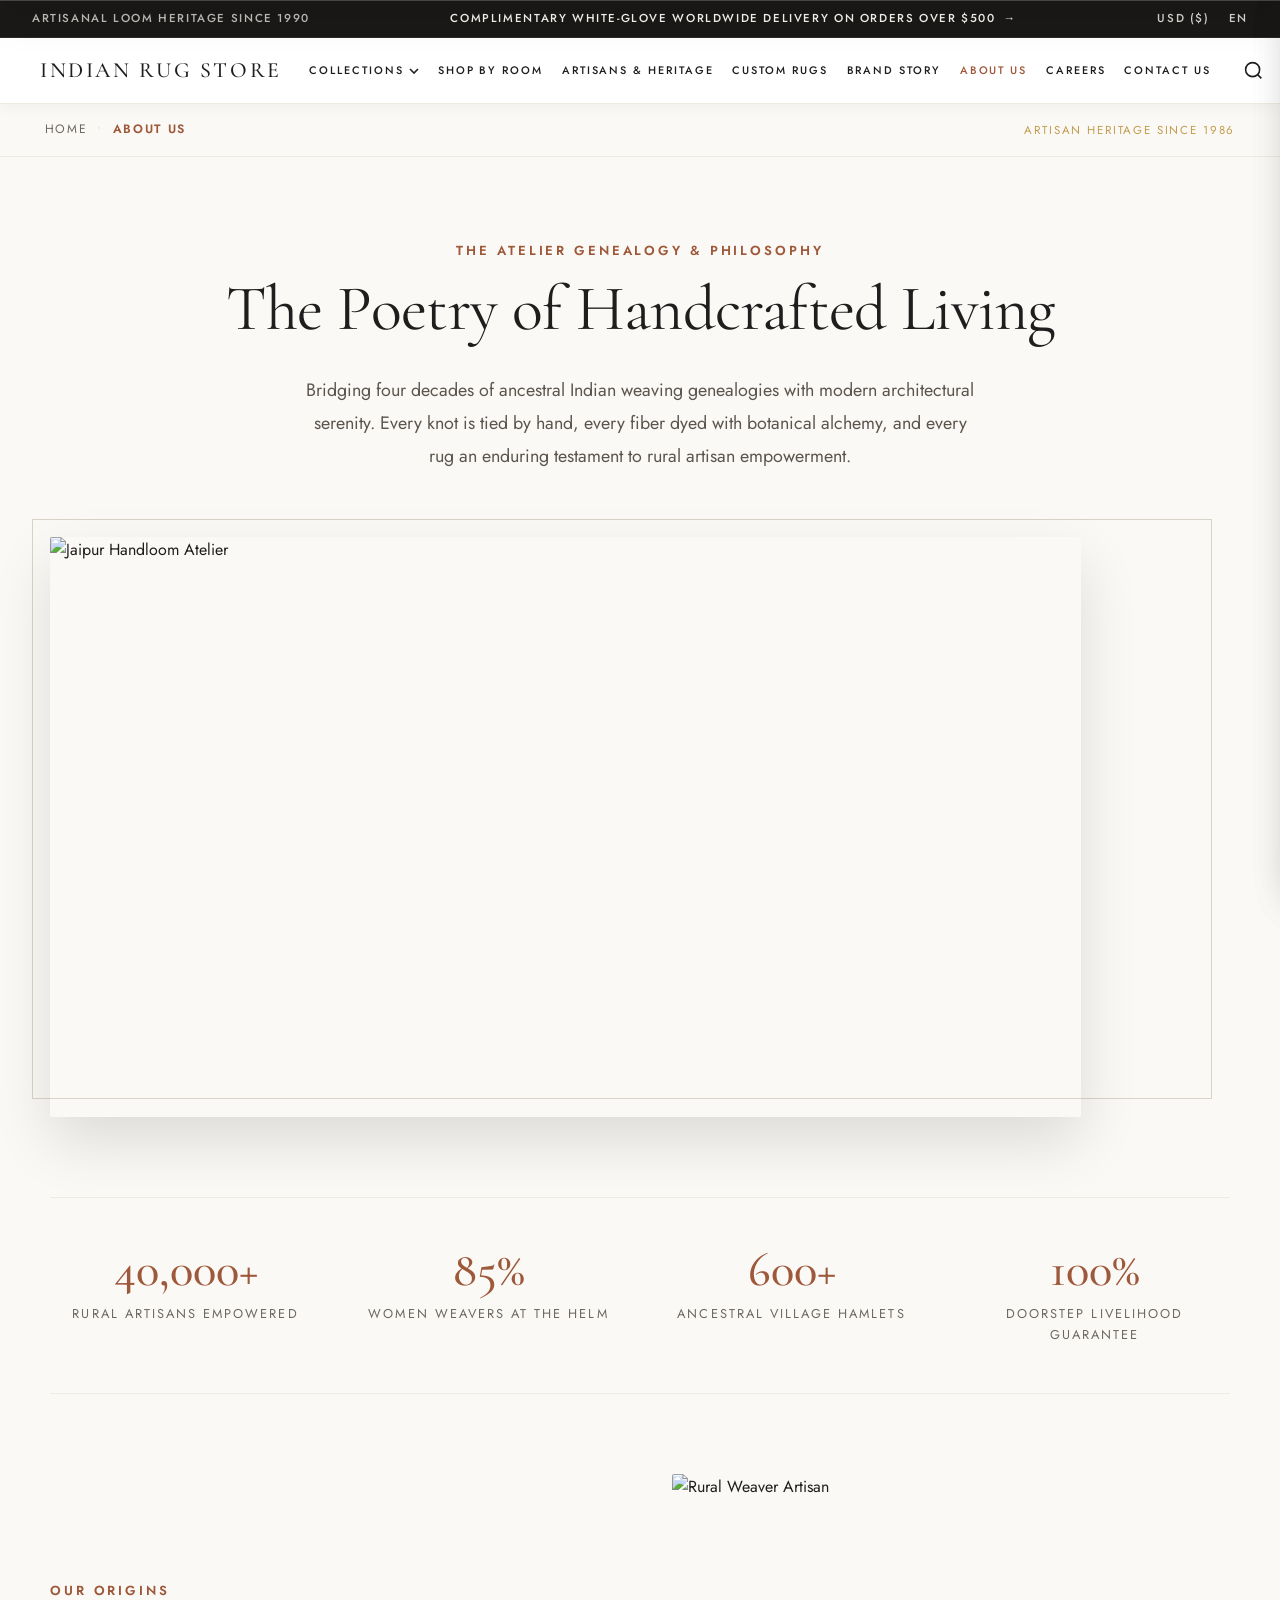
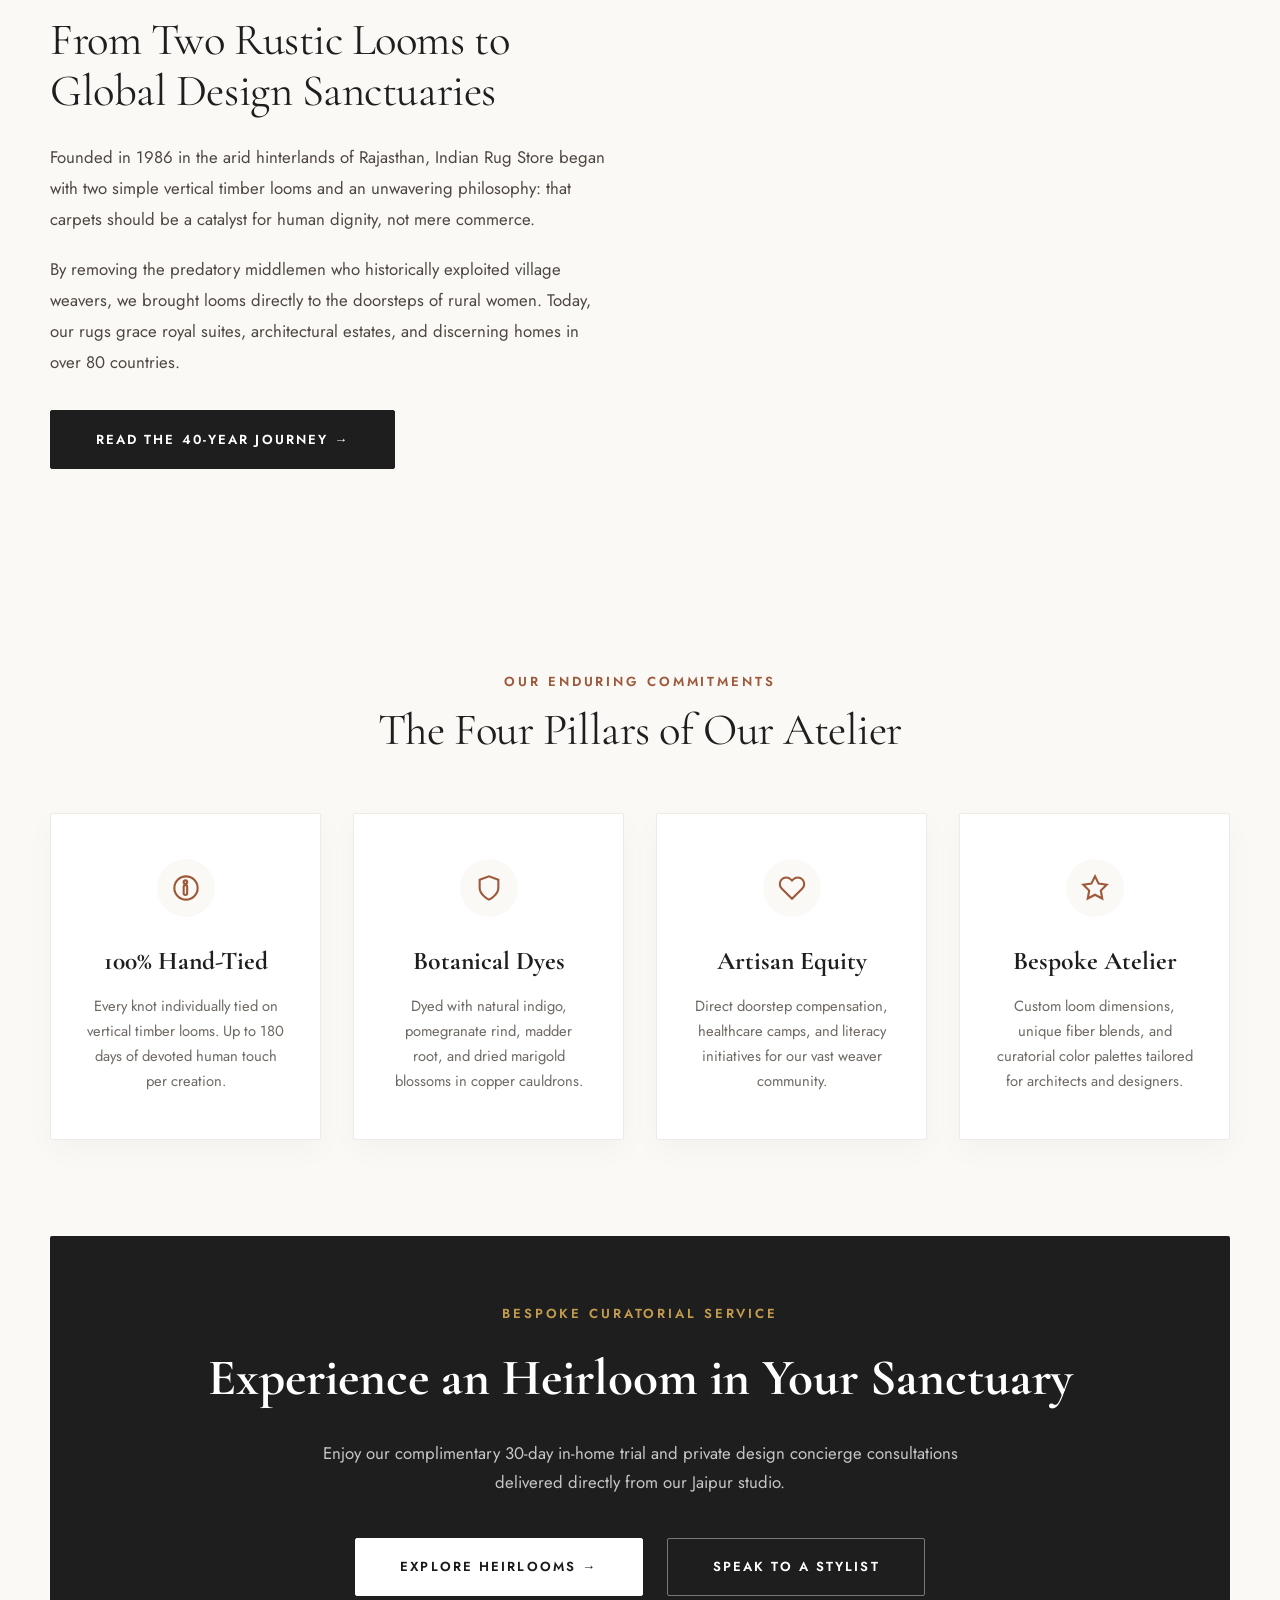
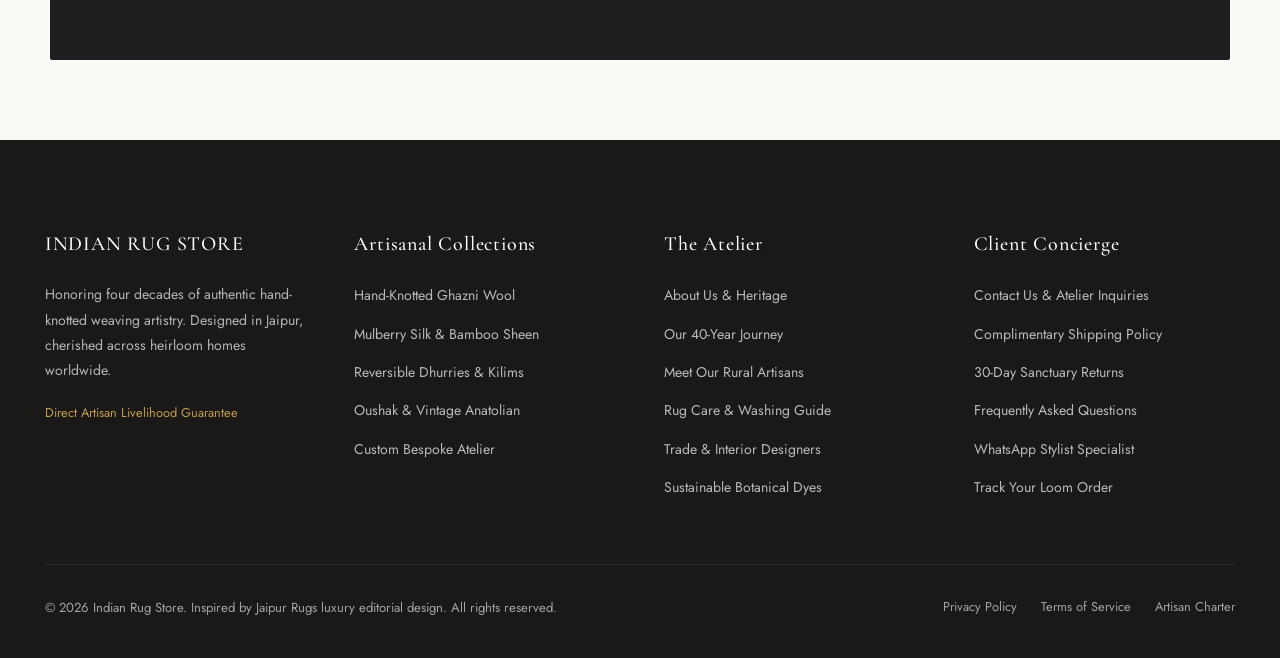
==== commit d0c18a0c: "Fix UI visibility issues, add Bespoke Loom Customizer and Curatorial Trust Badges" ====
--- a/about-us.html
+++ b/about-us.html
@@ -19,18 +19,24 @@
   <style>
 
     /* =========================================================================
-       AOS BULLETPROOF FALLBACK & SAFE MODE SYSTEM
-       Guarantees sections never remain blank even if AOS is delayed or disabled
+       PERMANENT BULLETPROOF VISIBILITY & ZERO-BLANK-SPACE ARCHITECTURE
+       All content is 100% visible by default immediately upon page render.
+       No element ever defaults to opacity:0 or causes white blank gaps.
        ========================================================================= */
     html, body {
       overflow-x: clip !important;
+      background-color: var(--luxury-bg, #FAF8F5);
     }
 
     [id] {
       scroll-margin-top: calc(var(--header-height, 74px) + 20px);
     }
 
-    /* Fallback: Ensure content is visible if JS is disabled or AOS fails/times out */
+    /* Universal visibility guarantee: OVERRIDES external AOS default opacity:0 */
+    [data-aos],
+    [data-aos^=fade],
+    [data-aos^=zoom],
+    [data-aos^=slide],
     html.no-js [data-aos],
     html.aos-disabled [data-aos],
     html.aos-fallback-active [data-aos],
@@ -44,21 +50,26 @@
       pointer-events: auto !important;
     }
 
-    /* Accessibility: Always respect prefers-reduced-motion */
-    @media (prefers-reduced-motion: reduce) {
-      *, *::before, *::after {
-        animation-duration: 0.001ms !important;
-        animation-iteration-count: 1 !important;
-        transition-duration: 0.001ms !important;
-      }
-      [data-aos] {
-        opacity: 1 !important;
-        transform: none !important;
-        transition: none !important;
-        animation: none !important;
-      }
-    }
-
+    /* Subpage Header & Sticky Nav Alignment */
+    body.luxury-subpage .preview-header-sticky-wrapper,
+    .subpage-header,
+    .preview-header-sticky-wrapper.subpage-header {
+      position: sticky !important;
+      top: 0 !important;
+      background: rgba(255, 255, 255, 0.98) !important;
+      backdrop-filter: blur(14px);
+      -webkit-backdrop-filter: blur(14px);
+      box-shadow: 0 2px 16px rgba(0, 0, 0, 0.05) !important;
+      border-bottom: 1px solid var(--luxury-border-light) !important;
+      z-index: 1000 !important;
+    }
+    .luxury-breadcrumbs {
+      background-color: var(--luxury-bg);
+      border-bottom: 1px solid var(--luxury-border-light);
+      padding: 0.85rem 0;
+      position: relative;
+      z-index: 10;
+    }
 
     /* =========================================================================
        1. GLOBAL DESIGN SYSTEM & EDITORIAL RESET
@@ -2365,7 +2376,7 @@
   </noscript>
 
 </head>
-<body class="editorial-body luxury-subpage">
+<body class="editorial-body luxury-subpage" class="luxury-subpage">
 
   <!-- =========================================================================
        SECTION 1: LUXURY ANNOUNCEMENT BAR (ROTATING MESSAGES, 4S FADE)
